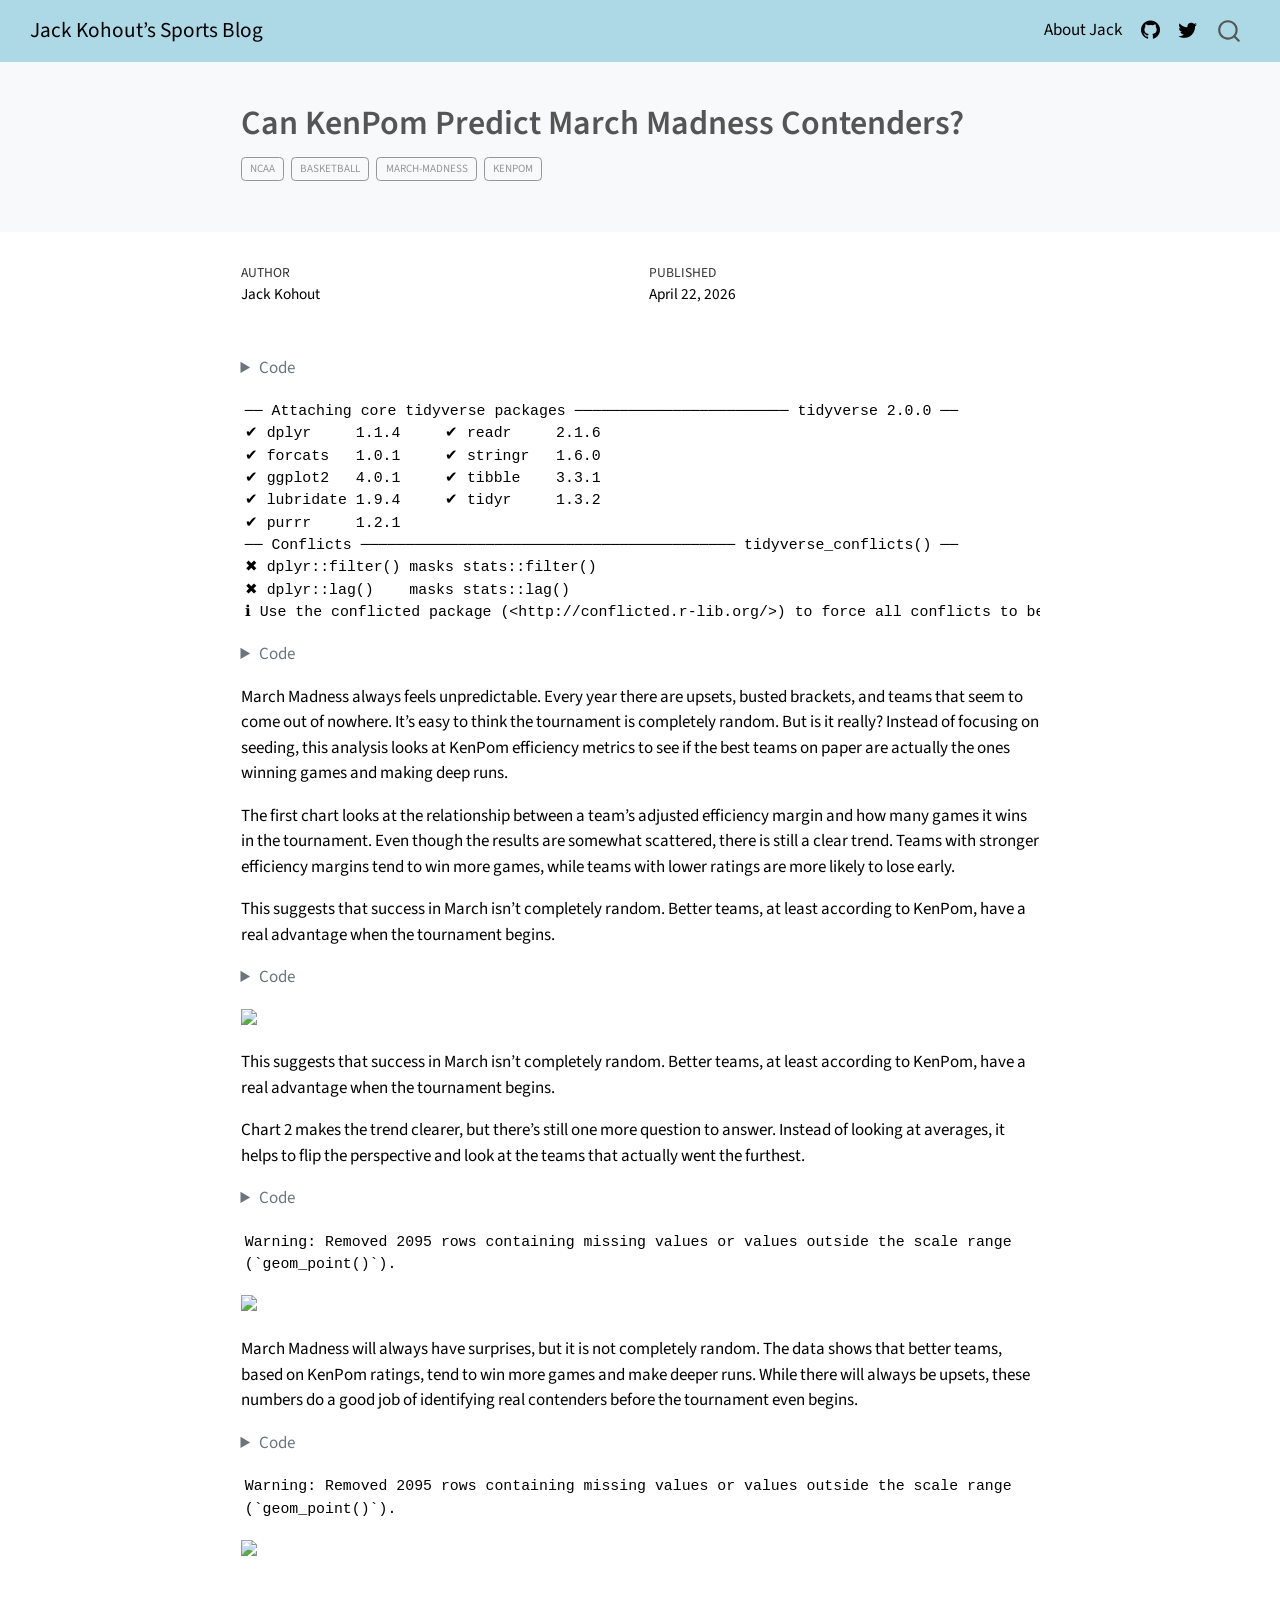
==== posts/NCAA-Basketball-March-Madness-Kenpom/index.html @ f027dcf2 "Pus" ====
<!DOCTYPE html>
<html xmlns="http://www.w3.org/1999/xhtml" lang="en" xml:lang="en"><head>

<meta charset="utf-8">
<meta name="generator" content="quarto-1.9.36">

<meta name="viewport" content="width=device-width, initial-scale=1.0, user-scalable=yes">

<meta name="author" content="Jack Kohout">
<meta name="dcterms.date" content="2026-04-22">

<title>Can KenPom Predict March Madness Contenders? – Jack Kohout’s Sports Blog</title>
<style>
/* Default styles provided by pandoc.
** See https://pandoc.org/MANUAL.html#variables-for-html for config info.
*/
code{white-space: pre-wrap;}
span.smallcaps{font-variant: small-caps;}
div.columns{display: flex; gap: min(4vw, 1.5em);}
div.column{flex: auto; overflow-x: auto;}
div.hanging-indent{margin-left: 1.5em; text-indent: -1.5em;}
ul.task-list{list-style: none;}
ul.task-list li input[type="checkbox"] {
  width: 0.8em;
  margin: 0 0.8em 0.2em -1em; /* quarto-specific, see https://github.com/quarto-dev/quarto-cli/issues/4556 */ 
  vertical-align: middle;
}
/* CSS for syntax highlighting */
html { -webkit-text-size-adjust: 100%; }
pre > code.sourceCode { white-space: pre; position: relative; }
pre > code.sourceCode > span { display: inline-block; line-height: 1.25; }
pre > code.sourceCode > span:empty { height: 1.2em; }
.sourceCode { overflow: visible; }
code.sourceCode > span { color: inherit; text-decoration: inherit; }
div.sourceCode { margin: 1em 0; }
pre.sourceCode { margin: 0; }
@media screen {
div.sourceCode { overflow: auto; }
}
@media print {
pre > code.sourceCode { white-space: pre-wrap; }
pre > code.sourceCode > span { text-indent: -5em; padding-left: 5em; }
}
pre.numberSource code
  { counter-reset: source-line 0; }
pre.numberSource code > span
  { position: relative; left: -4em; counter-increment: source-line; }
pre.numberSource code > span > a:first-child::before
  { content: counter(source-line);
    position: relative; left: -1em; text-align: right; vertical-align: baseline;
    border: none; display: inline-block;
    -webkit-touch-callout: none; -webkit-user-select: none;
    -khtml-user-select: none; -moz-user-select: none;
    -ms-user-select: none; user-select: none;
    padding: 0 4px; width: 4em;
  }
pre.numberSource { margin-left: 3em;  padding-left: 4px; }
div.sourceCode
  {   }
@media screen {
pre > code.sourceCode > span > a:first-child::before { text-decoration: underline; }
}
</style>


<script src="../../site_libs/quarto-nav/quarto-nav.js"></script>
<script src="../../site_libs/quarto-nav/headroom.min.js"></script>
<script src="../../site_libs/clipboard/clipboard.min.js"></script>
<script src="../../site_libs/quarto-search/autocomplete.umd.js"></script>
<script src="../../site_libs/quarto-search/fuse.min.js"></script>
<script src="../../site_libs/quarto-search/quarto-search.js"></script>
<meta name="quarto:offset" content="../../">
<link href="../../logo.png" rel="icon" type="image/png">
<script src="../../site_libs/quarto-html/quarto.js" type="module"></script>
<script src="../../site_libs/quarto-html/tabsets/tabsets.js" type="module"></script>
<script src="../../site_libs/quarto-html/popper.min.js"></script>
<script src="../../site_libs/quarto-html/tippy.umd.min.js"></script>
<script src="../../site_libs/quarto-html/anchor.min.js"></script>
<link href="../../site_libs/quarto-html/tippy.css" rel="stylesheet">
<link href="../../site_libs/quarto-html/quarto-syntax-highlighting-845c23b38eaddc0f92fda52bfe77a8c8.css" rel="stylesheet" id="quarto-text-highlighting-styles">
<script src="../../site_libs/bootstrap/bootstrap.min.js"></script>
<link href="../../site_libs/bootstrap/bootstrap-icons.css" rel="stylesheet">
<link href="../../site_libs/bootstrap/bootstrap-158031087360bce0ff56dc785ce39e06.min.css" rel="stylesheet" append-hash="true" id="quarto-bootstrap" data-mode="light">
<script id="quarto-search-options" type="application/json">{
  "location": "navbar",
  "copy-button": false,
  "collapse-after": 3,
  "panel-placement": "end",
  "type": "overlay",
  "limit": 50,
  "keyboard-shortcut": [
    "f",
    "/",
    "s"
  ],
  "show-item-context": false,
  "language": {
    "search-no-results-text": "No results",
    "search-matching-documents-text": "matching documents",
    "search-copy-link-title": "Copy link to search",
    "search-hide-matches-text": "Hide additional matches",
    "search-more-match-text": "more match in this document",
    "search-more-matches-text": "more matches in this document",
    "search-clear-button-title": "Clear",
    "search-text-placeholder": "",
    "search-detached-cancel-button-title": "Cancel",
    "search-submit-button-title": "Submit",
    "search-label": "Search"
  }
}</script>


<link rel="stylesheet" href="../../styles.css">
</head>

<body class="nav-fixed fullcontent quarto-light">

<div id="quarto-search-results"></div>
  <header id="quarto-header" class="headroom fixed-top quarto-banner">
    <nav class="navbar navbar-expand-lg " data-bs-theme="dark">
      <div class="navbar-container container-fluid">
      <div class="navbar-brand-container mx-auto">
    <a class="navbar-brand" href="../../index.html">
    <span class="navbar-title">Jack Kohout’s Sports Blog</span>
    </a>
  </div>
            <div id="quarto-search" class="" title="Search"></div>
          <button class="navbar-toggler" type="button" data-bs-toggle="collapse" data-bs-target="#navbarCollapse" aria-controls="navbarCollapse" role="menu" aria-expanded="false" aria-label="Toggle navigation" onclick="if (window.quartoToggleHeadroom) { window.quartoToggleHeadroom(); }">
  <span class="navbar-toggler-icon"></span>
</button>
          <div class="collapse navbar-collapse" id="navbarCollapse">
            <ul class="navbar-nav navbar-nav-scroll ms-auto">
  <li class="nav-item">
    <a class="nav-link" href="../../about.html"> 
<span class="menu-text">About Jack</span></a>
  </li>  
  <li class="nav-item compact">
    <a class="nav-link" href="https://github.com/JackKohout"> <i class="bi bi-github" role="img">
</i> 
<span class="menu-text"></span></a>
  </li>  
  <li class="nav-item compact">
    <a class="nav-link" href="https://twitter.com/JackKohout"> <i class="bi bi-twitter" role="img">
</i> 
<span class="menu-text"></span></a>
  </li>  
</ul>
          </div> <!-- /navcollapse -->
            <div class="quarto-navbar-tools">
</div>
      </div> <!-- /container-fluid -->
    </nav>
</header>
<!-- content -->
<header id="title-block-header" class="quarto-title-block default page-columns page-full">
  <div class="quarto-title-banner page-columns page-full">
    <div class="quarto-title column-body">
      <h1 class="title">Can KenPom Predict March Madness Contenders?</h1>
                                <div class="quarto-categories">
                <div class="quarto-category">NCAA</div>
                <div class="quarto-category">Basketball</div>
                <div class="quarto-category">March-Madness</div>
                <div class="quarto-category">Kenpom</div>
              </div>
                  </div>
  </div>
    
  
  <div class="quarto-title-meta">

      <div>
      <div class="quarto-title-meta-heading">Author</div>
      <div class="quarto-title-meta-contents">
               <p>Jack Kohout </p>
            </div>
    </div>
      
      <div>
      <div class="quarto-title-meta-heading">Published</div>
      <div class="quarto-title-meta-contents">
        <p class="date">April 22, 2026</p>
      </div>
    </div>
    
      
    </div>
    
  
  </header><div id="quarto-content" class="quarto-container page-columns page-rows-contents page-layout-article page-navbar">
<!-- sidebar -->
<!-- margin-sidebar -->
    
<!-- main -->
<main class="content quarto-banner-title-block" id="quarto-document-content">





<div class="cell">
<details class="code-fold">
<summary>Code</summary>
<div class="code-copy-outer-scaffold"><div class="sourceCode cell-code" id="cb1"><pre class="sourceCode r code-with-copy"><code class="sourceCode r"><span id="cb1-1"><a href="#cb1-1" aria-hidden="true" tabindex="-1"></a><span class="fu">library</span>(tidyverse)</span></code></pre></div><button title="Copy to Clipboard" class="code-copy-button"><i class="bi"></i></button></div>
</details>
<div class="cell-output cell-output-stderr">
<pre><code>── Attaching core tidyverse packages ──────────────────────── tidyverse 2.0.0 ──
✔ dplyr     1.1.4     ✔ readr     2.1.6
✔ forcats   1.0.1     ✔ stringr   1.6.0
✔ ggplot2   4.0.1     ✔ tibble    3.3.1
✔ lubridate 1.9.4     ✔ tidyr     1.3.2
✔ purrr     1.2.1     
── Conflicts ────────────────────────────────────────── tidyverse_conflicts() ──
✖ dplyr::filter() masks stats::filter()
✖ dplyr::lag()    masks stats::lag()
ℹ Use the conflicted package (&lt;http://conflicted.r-lib.org/&gt;) to force all conflicts to become errors</code></pre>
</div>
<details class="code-fold">
<summary>Code</summary>
<div class="code-copy-outer-scaffold"><div class="sourceCode cell-code" id="cb3"><pre class="sourceCode r code-with-copy"><code class="sourceCode r"><span id="cb3-1"><a href="#cb3-1" aria-hidden="true" tabindex="-1"></a>MarchMadness2024 <span class="ot">&lt;-</span> <span class="fu">read.csv</span>(<span class="st">"data/final_march_madness_2024.csv"</span>)</span>
<span id="cb3-2"><a href="#cb3-2" aria-hidden="true" tabindex="-1"></a>MarchMadness2023 <span class="ot">&lt;-</span> <span class="fu">read.csv</span>(<span class="st">"data/final_march_madness_2023.csv"</span>)</span>
<span id="cb3-3"><a href="#cb3-3" aria-hidden="true" tabindex="-1"></a>MarchMadness2022 <span class="ot">&lt;-</span> <span class="fu">read.csv</span>(<span class="st">"data/final_march_madness_2022.csv"</span>)</span>
<span id="cb3-4"><a href="#cb3-4" aria-hidden="true" tabindex="-1"></a>MarchMadness2021 <span class="ot">&lt;-</span> <span class="fu">read.csv</span>(<span class="st">"data/final_march_madness_2021.csv"</span>)</span>
<span id="cb3-5"><a href="#cb3-5" aria-hidden="true" tabindex="-1"></a></span>
<span id="cb3-6"><a href="#cb3-6" aria-hidden="true" tabindex="-1"></a>Final_data <span class="ot">&lt;-</span> <span class="fu">bind_rows</span>(</span>
<span id="cb3-7"><a href="#cb3-7" aria-hidden="true" tabindex="-1"></a>  MarchMadness2024,</span>
<span id="cb3-8"><a href="#cb3-8" aria-hidden="true" tabindex="-1"></a>  MarchMadness2023,</span>
<span id="cb3-9"><a href="#cb3-9" aria-hidden="true" tabindex="-1"></a>  MarchMadness2022,</span>
<span id="cb3-10"><a href="#cb3-10" aria-hidden="true" tabindex="-1"></a>  MarchMadness2021</span>
<span id="cb3-11"><a href="#cb3-11" aria-hidden="true" tabindex="-1"></a>)</span></code></pre></div><button title="Copy to Clipboard" class="code-copy-button"><i class="bi"></i></button></div>
</details>
</div>
<p>March Madness always feels unpredictable. Every year there are upsets, busted brackets, and teams that seem to come out of nowhere. It’s easy to think the tournament is completely random. But is it really? Instead of focusing on seeding, this analysis looks at KenPom efficiency metrics to see if the best teams on paper are actually the ones winning games and making deep runs.</p>
<p>The first chart looks at the relationship between a team’s adjusted efficiency margin and how many games it wins in the tournament. Even though the results are somewhat scattered, there is still a clear trend. Teams with stronger efficiency margins tend to win more games, while teams with lower ratings are more likely to lose early.</p>
<p>This suggests that success in March isn’t completely random. Better teams, at least according to KenPom, have a real advantage when the tournament begins.</p>
<div class="cell">
<details class="code-fold">
<summary>Code</summary>
<div class="code-copy-outer-scaffold"><div class="sourceCode cell-code" id="cb4"><pre class="sourceCode r code-with-copy"><code class="sourceCode r"><span id="cb4-1"><a href="#cb4-1" aria-hidden="true" tabindex="-1"></a>eff_groups <span class="ot">&lt;-</span> Final_data <span class="sc">|&gt;</span></span>
<span id="cb4-2"><a href="#cb4-2" aria-hidden="true" tabindex="-1"></a>  <span class="fu">filter</span>(<span class="sc">!</span><span class="fu">is.na</span>(adjem), <span class="sc">!</span><span class="fu">is.na</span>(tournament_wins)) <span class="sc">|&gt;</span></span>
<span id="cb4-3"><a href="#cb4-3" aria-hidden="true" tabindex="-1"></a>  <span class="fu">mutate</span>(<span class="at">group =</span> <span class="st">"Teams w/ a ADJEM of 24 or Lower"</span>) <span class="sc">|&gt;</span></span>
<span id="cb4-4"><a href="#cb4-4" aria-hidden="true" tabindex="-1"></a>  <span class="fu">mutate</span>(<span class="at">group =</span> <span class="fu">replace</span>(group, adjem <span class="sc">&gt;=</span> <span class="dv">25</span>, <span class="st">"Team's w/ a ADJEM of 25 or Higher"</span>))</span>
<span id="cb4-5"><a href="#cb4-5" aria-hidden="true" tabindex="-1"></a></span>
<span id="cb4-6"><a href="#cb4-6" aria-hidden="true" tabindex="-1"></a>eff_summary <span class="ot">&lt;-</span> eff_groups <span class="sc">|&gt;</span></span>
<span id="cb4-7"><a href="#cb4-7" aria-hidden="true" tabindex="-1"></a>  <span class="fu">group_by</span>(group) <span class="sc">|&gt;</span></span>
<span id="cb4-8"><a href="#cb4-8" aria-hidden="true" tabindex="-1"></a>  <span class="fu">summarize</span>(<span class="at">avg_wins =</span> <span class="fu">mean</span>(tournament_wins))</span>
<span id="cb4-9"><a href="#cb4-9" aria-hidden="true" tabindex="-1"></a></span>
<span id="cb4-10"><a href="#cb4-10" aria-hidden="true" tabindex="-1"></a>eff_summary <span class="sc">|&gt;</span></span>
<span id="cb4-11"><a href="#cb4-11" aria-hidden="true" tabindex="-1"></a>  <span class="fu">ggplot</span>(<span class="fu">aes</span>(<span class="at">x =</span> group, <span class="at">y =</span> avg_wins)) <span class="sc">+</span></span>
<span id="cb4-12"><a href="#cb4-12" aria-hidden="true" tabindex="-1"></a>  <span class="fu">geom_col</span>(<span class="at">fill =</span> <span class="st">"steelblue"</span>) <span class="sc">+</span></span>
<span id="cb4-13"><a href="#cb4-13" aria-hidden="true" tabindex="-1"></a>  <span class="fu">labs</span>(</span>
<span id="cb4-14"><a href="#cb4-14" aria-hidden="true" tabindex="-1"></a>    <span class="at">title =</span> <span class="st">"Better teams win more games in March"</span>,</span>
<span id="cb4-15"><a href="#cb4-15" aria-hidden="true" tabindex="-1"></a>    <span class="at">subtitle =</span> <span class="st">"Teams with stronger KenPom ratings consistently win more tournament games"</span>,</span>
<span id="cb4-16"><a href="#cb4-16" aria-hidden="true" tabindex="-1"></a>    <span class="at">x =</span> <span class="st">"Team ADJEM"</span>,</span>
<span id="cb4-17"><a href="#cb4-17" aria-hidden="true" tabindex="-1"></a>    <span class="at">y =</span> <span class="st">"Average tournament wins"</span>,</span>
<span id="cb4-18"><a href="#cb4-18" aria-hidden="true" tabindex="-1"></a>    <span class="at">caption =</span> <span class="st">"By Jack Kohout | Source: KenPom and NCAA Tournament data, 2021-2024"</span></span>
<span id="cb4-19"><a href="#cb4-19" aria-hidden="true" tabindex="-1"></a>  ) <span class="sc">+</span></span>
<span id="cb4-20"><a href="#cb4-20" aria-hidden="true" tabindex="-1"></a>   <span class="fu">theme_minimal</span>() <span class="sc">+</span></span>
<span id="cb4-21"><a href="#cb4-21" aria-hidden="true" tabindex="-1"></a>  <span class="fu">theme</span>(</span>
<span id="cb4-22"><a href="#cb4-22" aria-hidden="true" tabindex="-1"></a>    <span class="at">plot.title.position =</span> <span class="st">"plot"</span>,</span>
<span id="cb4-23"><a href="#cb4-23" aria-hidden="true" tabindex="-1"></a>    <span class="at">plot.title =</span> <span class="fu">element_text</span>(<span class="at">size =</span> <span class="dv">16</span>, <span class="at">face =</span> <span class="st">"bold"</span>),</span>
<span id="cb4-24"><a href="#cb4-24" aria-hidden="true" tabindex="-1"></a>    <span class="at">plot.caption =</span> <span class="fu">element_text</span>(<span class="at">size =</span> <span class="dv">8</span>, <span class="at">face =</span> <span class="st">"bold"</span>),</span>
<span id="cb4-25"><a href="#cb4-25" aria-hidden="true" tabindex="-1"></a>    <span class="at">plot.subtitle =</span> <span class="fu">element_text</span>(<span class="at">size =</span> <span class="dv">10</span>),</span>
<span id="cb4-26"><a href="#cb4-26" aria-hidden="true" tabindex="-1"></a>    <span class="at">axis.title =</span> <span class="fu">element_text</span>(<span class="at">size =</span> <span class="dv">9</span>),</span>
<span id="cb4-27"><a href="#cb4-27" aria-hidden="true" tabindex="-1"></a>    <span class="at">axis.text =</span> <span class="fu">element_text</span>(<span class="at">size =</span> <span class="dv">9</span>),</span>
<span id="cb4-28"><a href="#cb4-28" aria-hidden="true" tabindex="-1"></a>    <span class="at">panel.grid.minor =</span> <span class="fu">element_blank</span>()</span>
<span id="cb4-29"><a href="#cb4-29" aria-hidden="true" tabindex="-1"></a>  )</span></code></pre></div><button title="Copy to Clipboard" class="code-copy-button"><i class="bi"></i></button></div>
</details>
<div class="cell-output-display">
<div>
<figure class="figure">
<p><img src="index_files/figure-html/unnamed-chunk-2-1.png" class="img-fluid figure-img" width="672"></p>
</figure>
</div>
</div>
</div>
<p>This suggests that success in March isn’t completely random. Better teams, at least according to KenPom, have a real advantage when the tournament begins.</p>
<p>Chart 2 makes the trend clearer, but there’s still one more question to answer. Instead of looking at averages, it helps to flip the perspective and look at the teams that actually went the furthest.</p>
<div class="cell">
<details class="code-fold">
<summary>Code</summary>
<div class="code-copy-outer-scaffold"><div class="sourceCode cell-code" id="cb5"><pre class="sourceCode r code-with-copy"><code class="sourceCode r"><span id="cb5-1"><a href="#cb5-1" aria-hidden="true" tabindex="-1"></a>champions <span class="ot">&lt;-</span> Final_data <span class="sc">|&gt;</span></span>
<span id="cb5-2"><a href="#cb5-2" aria-hidden="true" tabindex="-1"></a>  <span class="fu">filter</span>(</span>
<span id="cb5-3"><a href="#cb5-3" aria-hidden="true" tabindex="-1"></a>    Team <span class="sc">==</span> <span class="st">"Baylor"</span> <span class="sc">|</span></span>
<span id="cb5-4"><a href="#cb5-4" aria-hidden="true" tabindex="-1"></a>    Team <span class="sc">==</span> <span class="st">"Kansas"</span> <span class="sc">|</span></span>
<span id="cb5-5"><a href="#cb5-5" aria-hidden="true" tabindex="-1"></a>    Team <span class="sc">==</span> <span class="st">"Connecticut"</span></span>
<span id="cb5-6"><a href="#cb5-6" aria-hidden="true" tabindex="-1"></a>  )</span>
<span id="cb5-7"><a href="#cb5-7" aria-hidden="true" tabindex="-1"></a></span>
<span id="cb5-8"><a href="#cb5-8" aria-hidden="true" tabindex="-1"></a>Final_data <span class="sc">|&gt;</span></span>
<span id="cb5-9"><a href="#cb5-9" aria-hidden="true" tabindex="-1"></a>  <span class="fu">ggplot</span>(<span class="fu">aes</span>(<span class="at">x =</span> RankAdjOE, <span class="at">y =</span> RankAdjDE)) <span class="sc">+</span></span>
<span id="cb5-10"><a href="#cb5-10" aria-hidden="true" tabindex="-1"></a>  <span class="fu">geom_point</span>(<span class="at">alpha =</span> .<span class="dv">4</span>, <span class="at">size =</span> <span class="dv">2</span>) <span class="sc">+</span></span>
<span id="cb5-11"><a href="#cb5-11" aria-hidden="true" tabindex="-1"></a>  <span class="fu">geom_point</span>(<span class="at">data =</span> champions, <span class="at">color =</span> <span class="st">"red"</span>, <span class="at">size =</span> <span class="dv">3</span>) <span class="sc">+</span></span>
<span id="cb5-12"><a href="#cb5-12" aria-hidden="true" tabindex="-1"></a>  <span class="fu">geom_text</span>(</span>
<span id="cb5-13"><a href="#cb5-13" aria-hidden="true" tabindex="-1"></a>    <span class="at">data =</span> champions,</span>
<span id="cb5-14"><a href="#cb5-14" aria-hidden="true" tabindex="-1"></a>    <span class="fu">aes</span>(<span class="at">label =</span> Team),</span>
<span id="cb5-15"><a href="#cb5-15" aria-hidden="true" tabindex="-1"></a>    <span class="at">size =</span> <span class="fl">3.5</span>,</span>
<span id="cb5-16"><a href="#cb5-16" aria-hidden="true" tabindex="-1"></a>    <span class="at">fontface =</span> <span class="st">"bold"</span>,</span>
<span id="cb5-17"><a href="#cb5-17" aria-hidden="true" tabindex="-1"></a>    <span class="at">hjust =</span> <span class="fl">1.2</span></span>
<span id="cb5-18"><a href="#cb5-18" aria-hidden="true" tabindex="-1"></a>  ) <span class="sc">+</span></span>
<span id="cb5-19"><a href="#cb5-19" aria-hidden="true" tabindex="-1"></a>  <span class="fu">scale_x_reverse</span>() <span class="sc">+</span></span>
<span id="cb5-20"><a href="#cb5-20" aria-hidden="true" tabindex="-1"></a>  <span class="fu">scale_y_reverse</span>() <span class="sc">+</span></span>
<span id="cb5-21"><a href="#cb5-21" aria-hidden="true" tabindex="-1"></a>  <span class="fu">labs</span>(</span>
<span id="cb5-22"><a href="#cb5-22" aria-hidden="true" tabindex="-1"></a>    <span class="at">title =</span> <span class="st">"Championship teams are elite on both ends of the court"</span>,</span>
<span id="cb5-23"><a href="#cb5-23" aria-hidden="true" tabindex="-1"></a>    <span class="at">subtitle =</span> <span class="st">"Recent champions rank near the top in both offense and defense"</span>,</span>
<span id="cb5-24"><a href="#cb5-24" aria-hidden="true" tabindex="-1"></a>    <span class="at">x =</span> <span class="st">"Adjusted offensive rank (lower is better)"</span>,</span>
<span id="cb5-25"><a href="#cb5-25" aria-hidden="true" tabindex="-1"></a>    <span class="at">y =</span> <span class="st">"Adjusted defensive rank (lower is better)"</span>,</span>
<span id="cb5-26"><a href="#cb5-26" aria-hidden="true" tabindex="-1"></a>    <span class="at">caption =</span> <span class="st">"By Jack Kohout | Source: KenPom and NCAA Tournament data, 2021-2024"</span></span>
<span id="cb5-27"><a href="#cb5-27" aria-hidden="true" tabindex="-1"></a>  ) <span class="sc">+</span></span>
<span id="cb5-28"><a href="#cb5-28" aria-hidden="true" tabindex="-1"></a>  <span class="fu">theme_minimal</span>() <span class="sc">+</span></span>
<span id="cb5-29"><a href="#cb5-29" aria-hidden="true" tabindex="-1"></a>  <span class="fu">theme</span>(</span>
<span id="cb5-30"><a href="#cb5-30" aria-hidden="true" tabindex="-1"></a>    <span class="at">plot.title.position =</span> <span class="st">"plot"</span>,</span>
<span id="cb5-31"><a href="#cb5-31" aria-hidden="true" tabindex="-1"></a>    <span class="at">plot.title =</span> <span class="fu">element_text</span>(<span class="at">size =</span> <span class="dv">16</span>, <span class="at">face =</span> <span class="st">"bold"</span>),</span>
<span id="cb5-32"><a href="#cb5-32" aria-hidden="true" tabindex="-1"></a>    <span class="at">plot.subtitle =</span> <span class="fu">element_text</span>(<span class="at">size =</span> <span class="dv">10</span>),</span>
<span id="cb5-33"><a href="#cb5-33" aria-hidden="true" tabindex="-1"></a>    <span class="at">axis.title =</span> <span class="fu">element_text</span>(<span class="at">size =</span> <span class="dv">9</span>),</span>
<span id="cb5-34"><a href="#cb5-34" aria-hidden="true" tabindex="-1"></a>    <span class="at">axis.text =</span> <span class="fu">element_text</span>(<span class="at">size =</span> <span class="dv">8</span>),</span>
<span id="cb5-35"><a href="#cb5-35" aria-hidden="true" tabindex="-1"></a>    <span class="at">plot.caption =</span> <span class="fu">element_text</span>(<span class="at">size =</span> <span class="dv">6</span>),</span>
<span id="cb5-36"><a href="#cb5-36" aria-hidden="true" tabindex="-1"></a>    <span class="at">panel.grid.minor =</span> <span class="fu">element_blank</span>()</span>
<span id="cb5-37"><a href="#cb5-37" aria-hidden="true" tabindex="-1"></a>  )</span></code></pre></div><button title="Copy to Clipboard" class="code-copy-button"><i class="bi"></i></button></div>
</details>
<div class="cell-output cell-output-stderr">
<pre><code>Warning: Removed 2095 rows containing missing values or values outside the scale range
(`geom_point()`).</code></pre>
</div>
<div class="cell-output-display">
<div>
<figure class="figure">
<p><img src="index_files/figure-html/unnamed-chunk-3-1.png" class="img-fluid figure-img" width="672"></p>
</figure>
</div>
</div>
</div>
<p>March Madness will always have surprises, but it is not completely random. The data shows that better teams, based on KenPom ratings, tend to win more games and make deeper runs. While there will always be upsets, these numbers do a good job of identifying real contenders before the tournament even begins.</p>
<div class="cell">
<details class="code-fold">
<summary>Code</summary>
<div class="code-copy-outer-scaffold"><div class="sourceCode cell-code" id="cb7"><pre class="sourceCode r code-with-copy"><code class="sourceCode r"><span id="cb7-1"><a href="#cb7-1" aria-hidden="true" tabindex="-1"></a>champions <span class="ot">&lt;-</span> Final_data <span class="sc">|&gt;</span></span>
<span id="cb7-2"><a href="#cb7-2" aria-hidden="true" tabindex="-1"></a>  <span class="fu">filter</span>(</span>
<span id="cb7-3"><a href="#cb7-3" aria-hidden="true" tabindex="-1"></a>    Team <span class="sc">==</span> <span class="st">"Baylor"</span> <span class="sc">|</span></span>
<span id="cb7-4"><a href="#cb7-4" aria-hidden="true" tabindex="-1"></a>    Team <span class="sc">==</span> <span class="st">"Kansas"</span> <span class="sc">|</span></span>
<span id="cb7-5"><a href="#cb7-5" aria-hidden="true" tabindex="-1"></a>    Team <span class="sc">==</span> <span class="st">"Connecticut"</span></span>
<span id="cb7-6"><a href="#cb7-6" aria-hidden="true" tabindex="-1"></a>  )</span>
<span id="cb7-7"><a href="#cb7-7" aria-hidden="true" tabindex="-1"></a></span>
<span id="cb7-8"><a href="#cb7-8" aria-hidden="true" tabindex="-1"></a>Final_data <span class="sc">|&gt;</span></span>
<span id="cb7-9"><a href="#cb7-9" aria-hidden="true" tabindex="-1"></a>  <span class="fu">ggplot</span>(<span class="fu">aes</span>(<span class="at">x =</span> RankAdjOE, <span class="at">y =</span> RankAdjDE)) <span class="sc">+</span></span>
<span id="cb7-10"><a href="#cb7-10" aria-hidden="true" tabindex="-1"></a>  <span class="fu">geom_point</span>(<span class="at">alpha =</span> .<span class="dv">4</span>, <span class="at">size =</span> <span class="dv">2</span>) <span class="sc">+</span></span>
<span id="cb7-11"><a href="#cb7-11" aria-hidden="true" tabindex="-1"></a>  <span class="fu">geom_point</span>(<span class="at">data =</span> champions, <span class="at">color =</span> <span class="st">"red"</span>, <span class="at">size =</span> <span class="dv">3</span>) <span class="sc">+</span></span>
<span id="cb7-12"><a href="#cb7-12" aria-hidden="true" tabindex="-1"></a>  <span class="fu">geom_text</span>(</span>
<span id="cb7-13"><a href="#cb7-13" aria-hidden="true" tabindex="-1"></a>    <span class="at">data =</span> champions,</span>
<span id="cb7-14"><a href="#cb7-14" aria-hidden="true" tabindex="-1"></a>    <span class="fu">aes</span>(<span class="at">label =</span> Team),</span>
<span id="cb7-15"><a href="#cb7-15" aria-hidden="true" tabindex="-1"></a>    <span class="at">size =</span> <span class="fl">3.5</span>,</span>
<span id="cb7-16"><a href="#cb7-16" aria-hidden="true" tabindex="-1"></a>    <span class="at">fontface =</span> <span class="st">"bold"</span>,</span>
<span id="cb7-17"><a href="#cb7-17" aria-hidden="true" tabindex="-1"></a>    <span class="at">hjust =</span> <span class="fl">1.2</span></span>
<span id="cb7-18"><a href="#cb7-18" aria-hidden="true" tabindex="-1"></a>  ) <span class="sc">+</span></span>
<span id="cb7-19"><a href="#cb7-19" aria-hidden="true" tabindex="-1"></a>  <span class="fu">scale_x_reverse</span>() <span class="sc">+</span></span>
<span id="cb7-20"><a href="#cb7-20" aria-hidden="true" tabindex="-1"></a>  <span class="fu">scale_y_reverse</span>() <span class="sc">+</span></span>
<span id="cb7-21"><a href="#cb7-21" aria-hidden="true" tabindex="-1"></a>  <span class="fu">labs</span>(</span>
<span id="cb7-22"><a href="#cb7-22" aria-hidden="true" tabindex="-1"></a>    <span class="at">title =</span> <span class="st">"Championship teams are elite on both ends of the court"</span>,</span>
<span id="cb7-23"><a href="#cb7-23" aria-hidden="true" tabindex="-1"></a>    <span class="at">subtitle =</span> <span class="st">"Recent champions rank near the top in both offense and defense"</span>,</span>
<span id="cb7-24"><a href="#cb7-24" aria-hidden="true" tabindex="-1"></a>    <span class="at">x =</span> <span class="st">"Adjusted offensive rank (lower is better)"</span>,</span>
<span id="cb7-25"><a href="#cb7-25" aria-hidden="true" tabindex="-1"></a>    <span class="at">y =</span> <span class="st">"Adjusted defensive rank (lower is better)"</span>,</span>
<span id="cb7-26"><a href="#cb7-26" aria-hidden="true" tabindex="-1"></a>    <span class="at">caption =</span> <span class="st">"By Jack Kohout | Source: KenPom and NCAA Tournament data, 2021-2024"</span></span>
<span id="cb7-27"><a href="#cb7-27" aria-hidden="true" tabindex="-1"></a>  ) <span class="sc">+</span></span>
<span id="cb7-28"><a href="#cb7-28" aria-hidden="true" tabindex="-1"></a>  <span class="fu">theme_minimal</span>() <span class="sc">+</span></span>
<span id="cb7-29"><a href="#cb7-29" aria-hidden="true" tabindex="-1"></a>  <span class="fu">theme</span>(</span>
<span id="cb7-30"><a href="#cb7-30" aria-hidden="true" tabindex="-1"></a>    <span class="at">plot.title.position =</span> <span class="st">"plot"</span>,</span>
<span id="cb7-31"><a href="#cb7-31" aria-hidden="true" tabindex="-1"></a>    <span class="at">plot.title =</span> <span class="fu">element_text</span>(<span class="at">size =</span> <span class="dv">16</span>, <span class="at">face =</span> <span class="st">"bold"</span>),</span>
<span id="cb7-32"><a href="#cb7-32" aria-hidden="true" tabindex="-1"></a>    <span class="at">plot.subtitle =</span> <span class="fu">element_text</span>(<span class="at">size =</span> <span class="dv">10</span>),</span>
<span id="cb7-33"><a href="#cb7-33" aria-hidden="true" tabindex="-1"></a>    <span class="at">axis.title =</span> <span class="fu">element_text</span>(<span class="at">size =</span> <span class="dv">9</span>),</span>
<span id="cb7-34"><a href="#cb7-34" aria-hidden="true" tabindex="-1"></a>    <span class="at">axis.text =</span> <span class="fu">element_text</span>(<span class="at">size =</span> <span class="dv">8</span>),</span>
<span id="cb7-35"><a href="#cb7-35" aria-hidden="true" tabindex="-1"></a>    <span class="at">plot.caption =</span> <span class="fu">element_text</span>(<span class="at">size =</span> <span class="dv">6</span>),</span>
<span id="cb7-36"><a href="#cb7-36" aria-hidden="true" tabindex="-1"></a>    <span class="at">panel.grid.minor =</span> <span class="fu">element_blank</span>()</span>
<span id="cb7-37"><a href="#cb7-37" aria-hidden="true" tabindex="-1"></a>  )</span></code></pre></div><button title="Copy to Clipboard" class="code-copy-button"><i class="bi"></i></button></div>
</details>
<div class="cell-output cell-output-stderr">
<pre><code>Warning: Removed 2095 rows containing missing values or values outside the scale range
(`geom_point()`).</code></pre>
</div>
<div class="cell-output-display">
<div>
<figure class="figure">
<p><img src="index_files/figure-html/unnamed-chunk-4-1.png" class="img-fluid figure-img" width="672"></p>
</figure>
</div>
</div>
</div>



</main> <!-- /main -->
<script id="quarto-html-after-body" type="application/javascript">
  window.document.addEventListener("DOMContentLoaded", function (event) {
    const icon = "";
    const anchorJS = new window.AnchorJS();
    anchorJS.options = {
      placement: 'right',
      icon: icon
    };
    anchorJS.add('.anchored');
    const isCodeAnnotation = (el) => {
      for (const clz of el.classList) {
        if (clz.startsWith('code-annotation-')) {                     
          return true;
        }
      }
      return false;
    }
    const onCopySuccess = function(e) {
      // button target
      const button = e.trigger;
      // don't keep focus
      button.blur();
      // flash "checked"
      button.classList.add('code-copy-button-checked');
      var currentTitle = button.getAttribute("title");
      button.setAttribute("title", "Copied!");
      let tooltip;
      if (window.bootstrap) {
        button.setAttribute("data-bs-toggle", "tooltip");
        button.setAttribute("data-bs-placement", "left");
        button.setAttribute("data-bs-title", "Copied!");
        tooltip = new bootstrap.Tooltip(button, 
          { trigger: "manual", 
            customClass: "code-copy-button-tooltip",
            offset: [0, -8]});
        tooltip.show();    
      }
      setTimeout(function() {
        if (tooltip) {
          tooltip.hide();
          button.removeAttribute("data-bs-title");
          button.removeAttribute("data-bs-toggle");
          button.removeAttribute("data-bs-placement");
        }
        button.setAttribute("title", currentTitle);
        button.classList.remove('code-copy-button-checked');
      }, 1000);
      // clear code selection
      e.clearSelection();
    }
    const getTextToCopy = function(trigger) {
      const outerScaffold = trigger.parentElement.cloneNode(true);
      const codeEl = outerScaffold.querySelector('code');
      for (const childEl of codeEl.children) {
        if (isCodeAnnotation(childEl)) {
          childEl.remove();
        }
      }
      return codeEl.innerText;
    }
    const clipboard = new window.ClipboardJS('.code-copy-button:not([data-in-quarto-modal])', {
      text: getTextToCopy
    });
    clipboard.on('success', onCopySuccess);
    if (window.document.getElementById('quarto-embedded-source-code-modal')) {
      const clipboardModal = new window.ClipboardJS('.code-copy-button[data-in-quarto-modal]', {
        text: getTextToCopy,
        container: window.document.getElementById('quarto-embedded-source-code-modal')
      });
      clipboardModal.on('success', onCopySuccess);
    }
      var localhostRegex = new RegExp(/^(?:http|https):\/\/localhost\:?[0-9]*\//);
      var mailtoRegex = new RegExp(/^mailto:/);
        var filterRegex = new RegExp('/' + window.location.host + '/');
      var isInternal = (href) => {
          return filterRegex.test(href) || localhostRegex.test(href) || mailtoRegex.test(href);
      }
      // Inspect non-navigation links and adorn them if external
     var links = window.document.querySelectorAll('a[href]:not(.nav-link):not(.navbar-brand):not(.toc-action):not(.sidebar-link):not(.sidebar-item-toggle):not(.pagination-link):not(.no-external):not([aria-hidden]):not(.dropdown-item):not(.quarto-navigation-tool):not(.about-link)');
      for (var i=0; i<links.length; i++) {
        const link = links[i];
        if (!isInternal(link.href)) {
          // undo the damage that might have been done by quarto-nav.js in the case of
          // links that we want to consider external
          if (link.dataset.originalHref !== undefined) {
            link.href = link.dataset.originalHref;
          }
        }
      }
    function tippyHover(el, contentFn, onTriggerFn, onUntriggerFn) {
      const config = {
        allowHTML: true,
        maxWidth: 500,
        delay: 100,
        arrow: false,
        appendTo: function(el) {
            return el.parentElement;
        },
        interactive: true,
        interactiveBorder: 10,
        theme: 'quarto',
        placement: 'bottom-start',
      };
      if (contentFn) {
        config.content = contentFn;
      }
      if (onTriggerFn) {
        config.onTrigger = onTriggerFn;
      }
      if (onUntriggerFn) {
        config.onUntrigger = onUntriggerFn;
      }
      window.tippy(el, config); 
    }
    const noterefs = window.document.querySelectorAll('a[role="doc-noteref"]');
    for (var i=0; i<noterefs.length; i++) {
      const ref = noterefs[i];
      tippyHover(ref, function() {
        // use id or data attribute instead here
        let href = ref.getAttribute('data-footnote-href') || ref.getAttribute('href');
        try { href = new URL(href).hash; } catch {}
        const id = href.replace(/^#\/?/, "");
        const note = window.document.getElementById(id);
        if (note) {
          return note.innerHTML;
        } else {
          return "";
        }
      });
    }
    const xrefs = window.document.querySelectorAll('a.quarto-xref');
    const processXRef = (id, note) => {
      // Strip column container classes
      const stripColumnClz = (el) => {
        el.classList.remove("page-full", "page-columns");
        if (el.children) {
          for (const child of el.children) {
            stripColumnClz(child);
          }
        }
      }
      stripColumnClz(note)
      if (id === null || id.startsWith('sec-')) {
        // Special case sections, only their first couple elements
        const container = document.createElement("div");
        if (note.children && note.children.length > 2) {
          container.appendChild(note.children[0].cloneNode(true));
          for (let i = 1; i < note.children.length; i++) {
            const child = note.children[i];
            if (child.tagName === "P" && child.innerText === "") {
              continue;
            } else {
              container.appendChild(child.cloneNode(true));
              break;
            }
          }
          if (window.Quarto?.typesetMath) {
            window.Quarto.typesetMath(container);
          }
          return container.innerHTML
        } else {
          if (window.Quarto?.typesetMath) {
            window.Quarto.typesetMath(note);
          }
          return note.innerHTML;
        }
      } else {
        // Remove any anchor links if they are present
        const anchorLink = note.querySelector('a.anchorjs-link');
        if (anchorLink) {
          anchorLink.remove();
        }
        if (window.Quarto?.typesetMath) {
          window.Quarto.typesetMath(note);
        }
        if (note.classList.contains("callout")) {
          return note.outerHTML;
        } else {
          return note.innerHTML;
        }
      }
    }
    for (var i=0; i<xrefs.length; i++) {
      const xref = xrefs[i];
      tippyHover(xref, undefined, function(instance) {
        instance.disable();
        let url = xref.getAttribute('href');
        let hash = undefined; 
        if (url.startsWith('#')) {
          hash = url;
        } else {
          try { hash = new URL(url).hash; } catch {}
        }
        if (hash) {
          const id = hash.replace(/^#\/?/, "");
          const note = window.document.getElementById(id);
          if (note !== null) {
            try {
              const html = processXRef(id, note.cloneNode(true));
              instance.setContent(html);
            } finally {
              instance.enable();
              instance.show();
            }
          } else {
            // See if we can fetch this
            fetch(url.split('#')[0])
            .then(res => res.text())
            .then(html => {
              const parser = new DOMParser();
              const htmlDoc = parser.parseFromString(html, "text/html");
              const note = htmlDoc.getElementById(id);
              if (note !== null) {
                const html = processXRef(id, note);
                instance.setContent(html);
              } 
            }).finally(() => {
              instance.enable();
              instance.show();
            });
          }
        } else {
          // See if we can fetch a full url (with no hash to target)
          // This is a special case and we should probably do some content thinning / targeting
          fetch(url)
          .then(res => res.text())
          .then(html => {
            const parser = new DOMParser();
            const htmlDoc = parser.parseFromString(html, "text/html");
            const note = htmlDoc.querySelector('main.content');
            if (note !== null) {
              // This should only happen for chapter cross references
              // (since there is no id in the URL)
              // remove the first header
              if (note.children.length > 0 && note.children[0].tagName === "HEADER") {
                note.children[0].remove();
              }
              const html = processXRef(null, note);
              instance.setContent(html);
            } 
          }).finally(() => {
            instance.enable();
            instance.show();
          });
        }
      }, function(instance) {
      });
    }
        let selectedAnnoteEl;
        const selectorForAnnotation = ( cell, annotation) => {
          let cellAttr = 'data-code-cell="' + cell + '"';
          let lineAttr = 'data-code-annotation="' +  annotation + '"';
          const selector = 'span[' + cellAttr + '][' + lineAttr + ']';
          return selector;
        }
        const selectCodeLines = (annoteEl) => {
          const doc = window.document;
          const targetCell = annoteEl.getAttribute("data-target-cell");
          const targetAnnotation = annoteEl.getAttribute("data-target-annotation");
          const annoteSpan = window.document.querySelector(selectorForAnnotation(targetCell, targetAnnotation));
          const lines = annoteSpan.getAttribute("data-code-lines").split(",");
          const lineIds = lines.map((line) => {
            return targetCell + "-" + line;
          })
          let top = null;
          let height = null;
          let parent = null;
          if (lineIds.length > 0) {
              //compute the position of the single el (top and bottom and make a div)
              const el = window.document.getElementById(lineIds[0]);
              top = el.offsetTop;
              height = el.offsetHeight;
              parent = el.parentElement.parentElement;
            if (lineIds.length > 1) {
              const lastEl = window.document.getElementById(lineIds[lineIds.length - 1]);
              const bottom = lastEl.offsetTop + lastEl.offsetHeight;
              height = bottom - top;
            }
            if (top !== null && height !== null && parent !== null) {
              // cook up a div (if necessary) and position it 
              let div = window.document.getElementById("code-annotation-line-highlight");
              if (div === null) {
                div = window.document.createElement("div");
                div.setAttribute("id", "code-annotation-line-highlight");
                div.style.position = 'absolute';
                parent.appendChild(div);
              }
              div.style.top = top - 2 + "px";
              div.style.height = height + 4 + "px";
              div.style.left = 0;
              let gutterDiv = window.document.getElementById("code-annotation-line-highlight-gutter");
              if (gutterDiv === null) {
                gutterDiv = window.document.createElement("div");
                gutterDiv.setAttribute("id", "code-annotation-line-highlight-gutter");
                gutterDiv.style.position = 'absolute';
                const codeCell = window.document.getElementById(targetCell);
                const gutter = codeCell.querySelector('.code-annotation-gutter');
                gutter.appendChild(gutterDiv);
              }
              gutterDiv.style.top = top - 2 + "px";
              gutterDiv.style.height = height + 4 + "px";
            }
            selectedAnnoteEl = annoteEl;
          }
        };
        const unselectCodeLines = () => {
          const elementsIds = ["code-annotation-line-highlight", "code-annotation-line-highlight-gutter"];
          elementsIds.forEach((elId) => {
            const div = window.document.getElementById(elId);
            if (div) {
              div.remove();
            }
          });
          selectedAnnoteEl = undefined;
        };
          // Handle positioning of the toggle
      window.addEventListener(
        "resize",
        throttle(() => {
          elRect = undefined;
          if (selectedAnnoteEl) {
            selectCodeLines(selectedAnnoteEl);
          }
        }, 10)
      );
      function throttle(fn, ms) {
      let throttle = false;
      let timer;
        return (...args) => {
          if(!throttle) { // first call gets through
              fn.apply(this, args);
              throttle = true;
          } else { // all the others get throttled
              if(timer) clearTimeout(timer); // cancel #2
              timer = setTimeout(() => {
                fn.apply(this, args);
                timer = throttle = false;
              }, ms);
          }
        };
      }
        // Attach click handler to the DT
        const annoteDls = window.document.querySelectorAll('dt[data-target-cell]');
        for (const annoteDlNode of annoteDls) {
          annoteDlNode.addEventListener('click', (event) => {
            const clickedEl = event.target;
            if (clickedEl !== selectedAnnoteEl) {
              unselectCodeLines();
              const activeEl = window.document.querySelector('dt[data-target-cell].code-annotation-active');
              if (activeEl) {
                activeEl.classList.remove('code-annotation-active');
              }
              selectCodeLines(clickedEl);
              clickedEl.classList.add('code-annotation-active');
            } else {
              // Unselect the line
              unselectCodeLines();
              clickedEl.classList.remove('code-annotation-active');
            }
          });
        }
    const findCites = (el) => {
      const parentEl = el.parentElement;
      if (parentEl) {
        const cites = parentEl.dataset.cites;
        if (cites) {
          return {
            el,
            cites: cites.split(' ')
          };
        } else {
          return findCites(el.parentElement)
        }
      } else {
        return undefined;
      }
    };
    var bibliorefs = window.document.querySelectorAll('a[role="doc-biblioref"]');
    for (var i=0; i<bibliorefs.length; i++) {
      const ref = bibliorefs[i];
      const citeInfo = findCites(ref);
      if (citeInfo) {
        tippyHover(citeInfo.el, function() {
          var popup = window.document.createElement('div');
          citeInfo.cites.forEach(function(cite) {
            var citeDiv = window.document.createElement('div');
            citeDiv.classList.add('hanging-indent');
            citeDiv.classList.add('csl-entry');
            var biblioDiv = window.document.getElementById('ref-' + cite);
            if (biblioDiv) {
              citeDiv.innerHTML = biblioDiv.innerHTML;
            }
            popup.appendChild(citeDiv);
          });
          return popup.innerHTML;
        });
      }
    }
  });
  </script>
</div> <!-- /content -->




</body></html>
---- site_libs/quarto-html/tippy.css ----
.tippy-box[data-animation=fade][data-state=hidden]{opacity:0}[data-tippy-root]{max-width:calc(100vw - 10px)}.tippy-box{position:relative;background-color:#333;color:#fff;border-radius:4px;font-size:14px;line-height:1.4;white-space:normal;outline:0;transition-property:transform,visibility,opacity}.tippy-box[data-placement^=top]>.tippy-arrow{bottom:0}.tippy-box[data-placement^=top]>.tippy-arrow:before{bottom:-7px;left:0;border-width:8px 8px 0;border-top-color:initial;transform-origin:center top}.tippy-box[data-placement^=bottom]>.tippy-arrow{top:0}.tippy-box[data-placement^=bottom]>.tippy-arrow:before{top:-7px;left:0;border-width:0 8px 8px;border-bottom-color:initial;transform-origin:center bottom}.tippy-box[data-placement^=left]>.tippy-arrow{right:0}.tippy-box[data-placement^=left]>.tippy-arrow:before{border-width:8px 0 8px 8px;border-left-color:initial;right:-7px;transform-origin:center left}.tippy-box[data-placement^=right]>.tippy-arrow{left:0}.tippy-box[data-placement^=right]>.tippy-arrow:before{left:-7px;border-width:8px 8px 8px 0;border-right-color:initial;transform-origin:center right}.tippy-box[data-inertia][data-state=visible]{transition-timing-function:cubic-bezier(.54,1.5,.38,1.11)}.tippy-arrow{width:16px;height:16px;color:#333}.tippy-arrow:before{content:"";position:absolute;border-color:transparent;border-style:solid}.tippy-content{position:relative;padding:5px 9px;z-index:1}
---- site_libs/quarto-html/quarto-syntax-highlighting-845c23b38eaddc0f92fda52bfe77a8c8.css ----
/* quarto syntax highlight colors */
:root {
  --quarto-hl-ot-color: #003B4F;
  --quarto-hl-at-color: #657422;
  --quarto-hl-ss-color: #20794D;
  --quarto-hl-an-color: #5E5E5E;
  --quarto-hl-fu-color: #4758AB;
  --quarto-hl-st-color: #20794D;
  --quarto-hl-cf-color: #003B4F;
  --quarto-hl-op-color: #5E5E5E;
  --quarto-hl-er-color: #AD0000;
  --quarto-hl-bn-color: #AD0000;
  --quarto-hl-al-color: #AD0000;
  --quarto-hl-va-color: #111111;
  --quarto-hl-bu-color: inherit;
  --quarto-hl-ex-color: inherit;
  --quarto-hl-pp-color: #AD0000;
  --quarto-hl-in-color: #5E5E5E;
  --quarto-hl-vs-color: #20794D;
  --quarto-hl-wa-color: #5E5E5E;
  --quarto-hl-do-color: #5E5E5E;
  --quarto-hl-im-color: #00769E;
  --quarto-hl-ch-color: #20794D;
  --quarto-hl-dt-color: #AD0000;
  --quarto-hl-fl-color: #AD0000;
  --quarto-hl-co-color: #5E5E5E;
  --quarto-hl-cv-color: #5E5E5E;
  --quarto-hl-cn-color: #8f5902;
  --quarto-hl-sc-color: #5E5E5E;
  --quarto-hl-dv-color: #AD0000;
  --quarto-hl-kw-color: #003B4F;
}

/* other quarto variables */
:root {
  --quarto-font-monospace: SFMono-Regular, Menlo, Monaco, Consolas, "Liberation Mono", "Courier New", monospace;
}

/* syntax highlight based on Pandoc's rules */
pre > code.sourceCode > span {
  color: #003B4F;
}

code.sourceCode > span {
  color: #003B4F;
}

div.sourceCode,
div.sourceCode pre.sourceCode {
  color: #003B4F;
}

/* Normal */
code span {
  color: #003B4F;
}

/* Alert */
code span.al {
  color: #AD0000;
  font-style: inherit;
}

/* Annotation */
code span.an {
  color: #5E5E5E;
  font-style: inherit;
}

/* Attribute */
code span.at {
  color: #657422;
  font-style: inherit;
}

/* BaseN */
code span.bn {
  color: #AD0000;
  font-style: inherit;
}

/* BuiltIn */
code span.bu {
  font-style: inherit;
}

/* ControlFlow */
code span.cf {
  color: #003B4F;
  font-weight: bold;
  font-style: inherit;
}

/* Char */
code span.ch {
  color: #20794D;
  font-style: inherit;
}

/* Constant */
code span.cn {
  color: #8f5902;
  font-style: inherit;
}

/* Comment */
code span.co {
  color: #5E5E5E;
  font-style: inherit;
}

/* CommentVar */
code span.cv {
  color: #5E5E5E;
  font-style: italic;
}

/* Documentation */
code span.do {
  color: #5E5E5E;
  font-style: italic;
}

/* DataType */
code span.dt {
  color: #AD0000;
  font-style: inherit;
}

/* DecVal */
code span.dv {
  color: #AD0000;
  font-style: inherit;
}

/* Error */
code span.er {
  color: #AD0000;
  font-style: inherit;
}

/* Extension */
code span.ex {
  font-style: inherit;
}

/* Float */
code span.fl {
  color: #AD0000;
  font-style: inherit;
}

/* Function */
code span.fu {
  color: #4758AB;
  font-style: inherit;
}

/* Import */
code span.im {
  color: #00769E;
  font-style: inherit;
}

/* Information */
code span.in {
  color: #5E5E5E;
  font-style: inherit;
}

/* Keyword */
code span.kw {
  color: #003B4F;
  font-weight: bold;
  font-style: inherit;
}

/* Operator */
code span.op {
  color: #5E5E5E;
  font-style: inherit;
}

/* Other */
code span.ot {
  color: #003B4F;
  font-style: inherit;
}

/* Preprocessor */
code span.pp {
  color: #AD0000;
  font-style: inherit;
}

/* SpecialChar */
code span.sc {
  color: #5E5E5E;
  font-style: inherit;
}

/* SpecialString */
code span.ss {
  color: #20794D;
  font-style: inherit;
}

/* String */
code span.st {
  color: #20794D;
  font-style: inherit;
}

/* Variable */
code span.va {
  color: #111111;
  font-style: inherit;
}

/* VerbatimString */
code span.vs {
  color: #20794D;
  font-style: inherit;
}

/* Warning */
code span.wa {
  color: #5E5E5E;
  font-style: italic;
}

.prevent-inlining {
  content: "</";
}

/*# sourceMappingURL=ac89f0bb514bba72461919f78549e31c.css.map */
---- styles.css ----
/* css styles */
body {
  background-color: white;
  color:Black;
}

h1, h2, h3, h4 {
  color: Black;
}

a {
  color: Gold;
}

.navbar {
  background-color: LightBlue; !important;
}

.navbar a {
  color: Black !important;
}
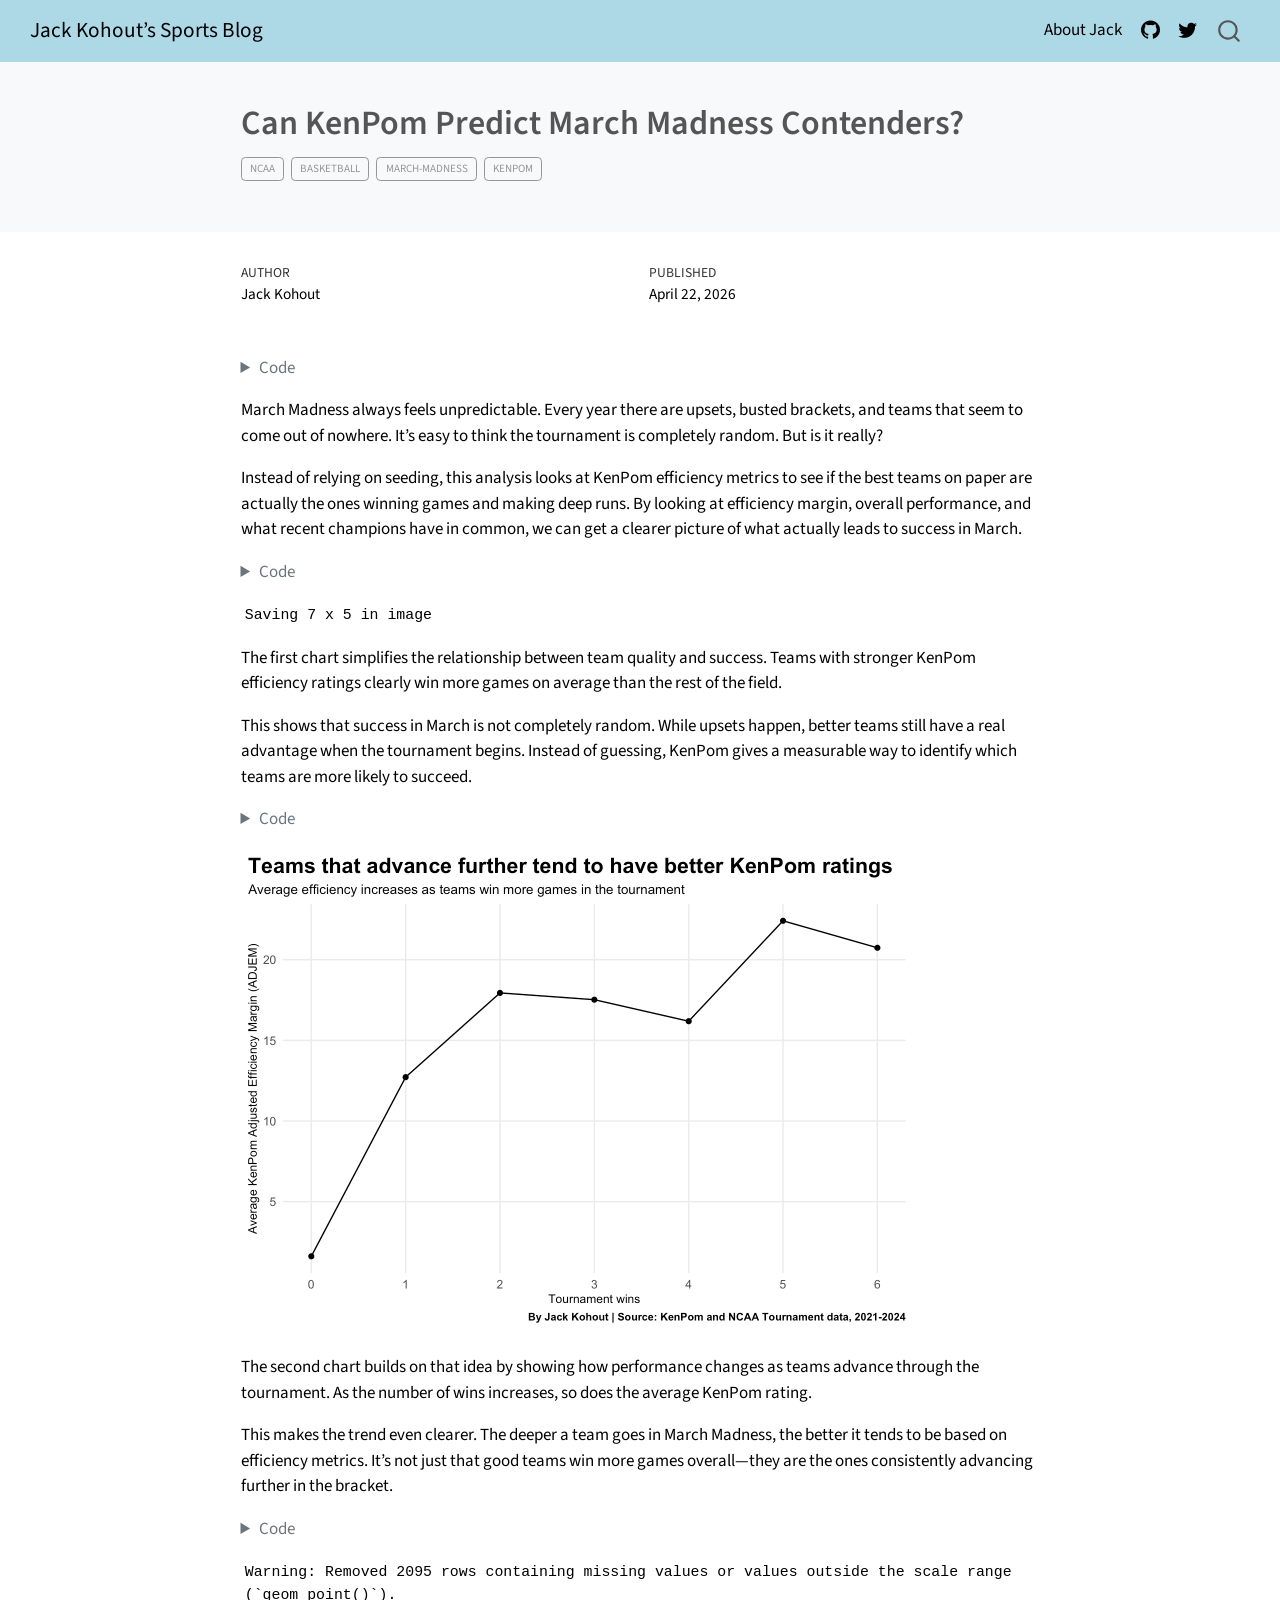
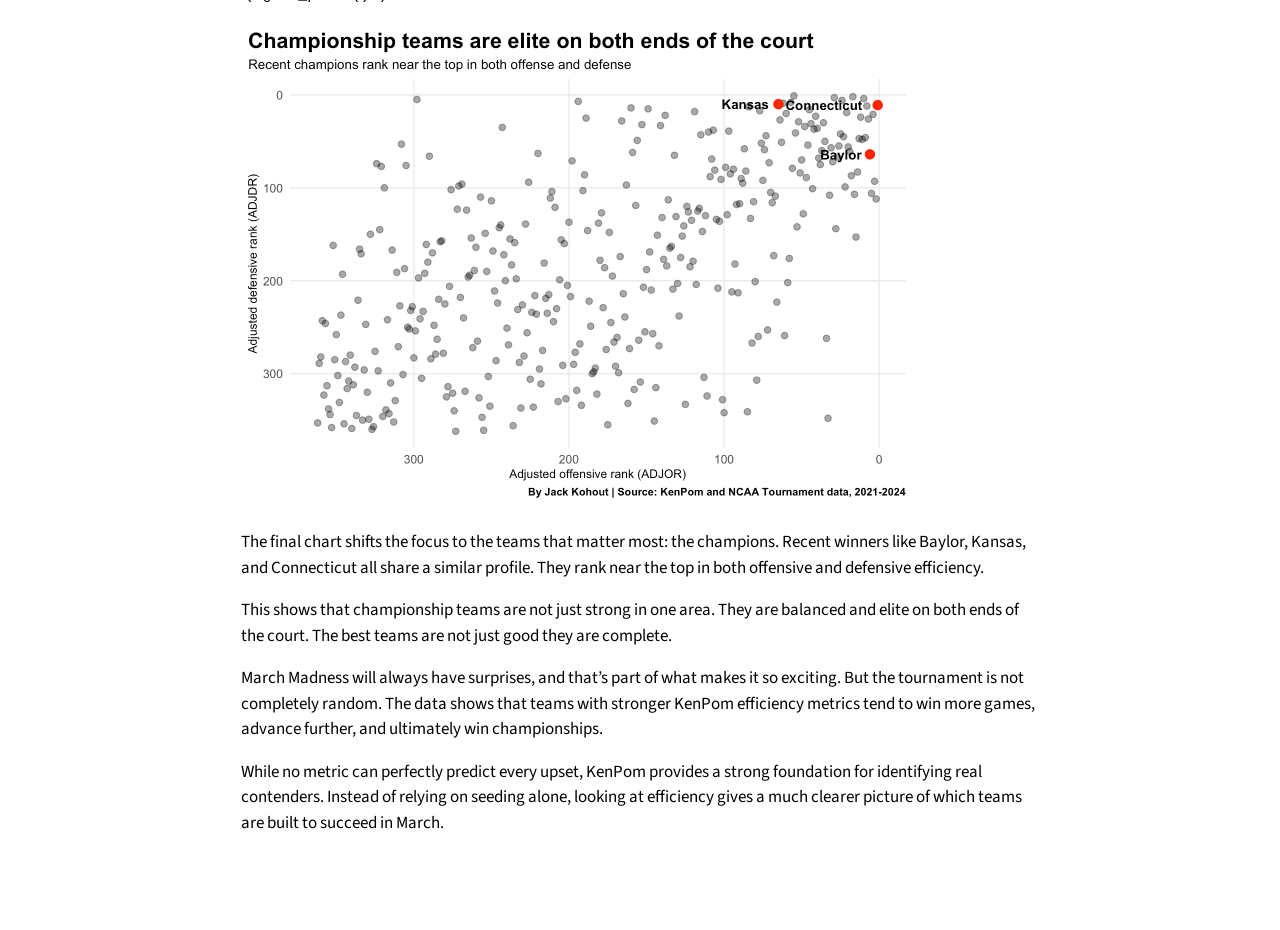
==== commit 5762d950: "BIG PUSH" ====
--- a/posts/NCAA-Basketball-March-Madness-Kenpom/index.html
+++ b/posts/NCAA-Basketball-March-Madness-Kenpom/index.html
@@ -200,81 +200,105 @@
 <div class="cell">
 <details class="code-fold">
 <summary>Code</summary>
-<div class="code-copy-outer-scaffold"><div class="sourceCode cell-code" id="cb1"><pre class="sourceCode r code-with-copy"><code class="sourceCode r"><span id="cb1-1"><a href="#cb1-1" aria-hidden="true" tabindex="-1"></a><span class="fu">library</span>(tidyverse)</span></code></pre></div><button title="Copy to Clipboard" class="code-copy-button"><i class="bi"></i></button></div>
+<div class="code-copy-outer-scaffold"><div class="sourceCode cell-code" id="cb1"><pre class="sourceCode r code-with-copy"><code class="sourceCode r"><span id="cb1-1"><a href="#cb1-1" aria-hidden="true" tabindex="-1"></a><span class="fu">library</span>(tidyverse)</span>
+<span id="cb1-2"><a href="#cb1-2" aria-hidden="true" tabindex="-1"></a></span>
+<span id="cb1-3"><a href="#cb1-3" aria-hidden="true" tabindex="-1"></a>MarchMadness2024 <span class="ot">&lt;-</span> <span class="fu">read.csv</span>(<span class="st">"data/final_march_madness_2024.csv"</span>)</span>
+<span id="cb1-4"><a href="#cb1-4" aria-hidden="true" tabindex="-1"></a>MarchMadness2023 <span class="ot">&lt;-</span> <span class="fu">read.csv</span>(<span class="st">"data/final_march_madness_2023.csv"</span>)</span>
+<span id="cb1-5"><a href="#cb1-5" aria-hidden="true" tabindex="-1"></a>MarchMadness2022 <span class="ot">&lt;-</span> <span class="fu">read.csv</span>(<span class="st">"data/final_march_madness_2022.csv"</span>)</span>
+<span id="cb1-6"><a href="#cb1-6" aria-hidden="true" tabindex="-1"></a>MarchMadness2021 <span class="ot">&lt;-</span> <span class="fu">read.csv</span>(<span class="st">"data/final_march_madness_2021.csv"</span>)</span>
+<span id="cb1-7"><a href="#cb1-7" aria-hidden="true" tabindex="-1"></a></span>
+<span id="cb1-8"><a href="#cb1-8" aria-hidden="true" tabindex="-1"></a>Final_data <span class="ot">&lt;-</span> <span class="fu">bind_rows</span>(</span>
+<span id="cb1-9"><a href="#cb1-9" aria-hidden="true" tabindex="-1"></a>  MarchMadness2024,</span>
+<span id="cb1-10"><a href="#cb1-10" aria-hidden="true" tabindex="-1"></a>  MarchMadness2023,</span>
+<span id="cb1-11"><a href="#cb1-11" aria-hidden="true" tabindex="-1"></a>  MarchMadness2022,</span>
+<span id="cb1-12"><a href="#cb1-12" aria-hidden="true" tabindex="-1"></a>  MarchMadness2021</span>
+<span id="cb1-13"><a href="#cb1-13" aria-hidden="true" tabindex="-1"></a>)</span></code></pre></div><button title="Copy to Clipboard" class="code-copy-button"><i class="bi"></i></button></div>
 </details>
-<div class="cell-output cell-output-stderr">
-<pre><code>── Attaching core tidyverse packages ──────────────────────── tidyverse 2.0.0 ──
-✔ dplyr     1.1.4     ✔ readr     2.1.6
-✔ forcats   1.0.1     ✔ stringr   1.6.0
-✔ ggplot2   4.0.1     ✔ tibble    3.3.1
-✔ lubridate 1.9.4     ✔ tidyr     1.3.2
-✔ purrr     1.2.1     
-── Conflicts ────────────────────────────────────────── tidyverse_conflicts() ──
-✖ dplyr::filter() masks stats::filter()
-✖ dplyr::lag()    masks stats::lag()
-ℹ Use the conflicted package (&lt;http://conflicted.r-lib.org/&gt;) to force all conflicts to become errors</code></pre>
-</div>
-<details class="code-fold">
-<summary>Code</summary>
-<div class="code-copy-outer-scaffold"><div class="sourceCode cell-code" id="cb3"><pre class="sourceCode r code-with-copy"><code class="sourceCode r"><span id="cb3-1"><a href="#cb3-1" aria-hidden="true" tabindex="-1"></a>MarchMadness2024 <span class="ot">&lt;-</span> <span class="fu">read.csv</span>(<span class="st">"data/final_march_madness_2024.csv"</span>)</span>
-<span id="cb3-2"><a href="#cb3-2" aria-hidden="true" tabindex="-1"></a>MarchMadness2023 <span class="ot">&lt;-</span> <span class="fu">read.csv</span>(<span class="st">"data/final_march_madness_2023.csv"</span>)</span>
-<span id="cb3-3"><a href="#cb3-3" aria-hidden="true" tabindex="-1"></a>MarchMadness2022 <span class="ot">&lt;-</span> <span class="fu">read.csv</span>(<span class="st">"data/final_march_madness_2022.csv"</span>)</span>
-<span id="cb3-4"><a href="#cb3-4" aria-hidden="true" tabindex="-1"></a>MarchMadness2021 <span class="ot">&lt;-</span> <span class="fu">read.csv</span>(<span class="st">"data/final_march_madness_2021.csv"</span>)</span>
-<span id="cb3-5"><a href="#cb3-5" aria-hidden="true" tabindex="-1"></a></span>
-<span id="cb3-6"><a href="#cb3-6" aria-hidden="true" tabindex="-1"></a>Final_data <span class="ot">&lt;-</span> <span class="fu">bind_rows</span>(</span>
-<span id="cb3-7"><a href="#cb3-7" aria-hidden="true" tabindex="-1"></a>  MarchMadness2024,</span>
-<span id="cb3-8"><a href="#cb3-8" aria-hidden="true" tabindex="-1"></a>  MarchMadness2023,</span>
-<span id="cb3-9"><a href="#cb3-9" aria-hidden="true" tabindex="-1"></a>  MarchMadness2022,</span>
-<span id="cb3-10"><a href="#cb3-10" aria-hidden="true" tabindex="-1"></a>  MarchMadness2021</span>
-<span id="cb3-11"><a href="#cb3-11" aria-hidden="true" tabindex="-1"></a>)</span></code></pre></div><button title="Copy to Clipboard" class="code-copy-button"><i class="bi"></i></button></div>
-</details>
-</div>
-<p>March Madness always feels unpredictable. Every year there are upsets, busted brackets, and teams that seem to come out of nowhere. It’s easy to think the tournament is completely random. But is it really? Instead of focusing on seeding, this analysis looks at KenPom efficiency metrics to see if the best teams on paper are actually the ones winning games and making deep runs.</p>
-<p>The first chart looks at the relationship between a team’s adjusted efficiency margin and how many games it wins in the tournament. Even though the results are somewhat scattered, there is still a clear trend. Teams with stronger efficiency margins tend to win more games, while teams with lower ratings are more likely to lose early.</p>
-<p>This suggests that success in March isn’t completely random. Better teams, at least according to KenPom, have a real advantage when the tournament begins.</p>
+</div>
+<p>March Madness always feels unpredictable. Every year there are upsets, busted brackets, and teams that seem to come out of nowhere. It’s easy to think the tournament is completely random. But is it really?</p>
+<p>Instead of relying on seeding, this analysis looks at KenPom efficiency metrics to see if the best teams on paper are actually the ones winning games and making deep runs. By looking at efficiency margin, overall performance, and what recent champions have in common, we can get a clearer picture of what actually leads to success in March.</p>
 <div class="cell">
 <details class="code-fold">
 <summary>Code</summary>
-<div class="code-copy-outer-scaffold"><div class="sourceCode cell-code" id="cb4"><pre class="sourceCode r code-with-copy"><code class="sourceCode r"><span id="cb4-1"><a href="#cb4-1" aria-hidden="true" tabindex="-1"></a>eff_groups <span class="ot">&lt;-</span> Final_data <span class="sc">|&gt;</span></span>
+<div class="code-copy-outer-scaffold"><div class="sourceCode cell-code" id="cb2"><pre class="sourceCode r code-with-copy"><code class="sourceCode r"><span id="cb2-1"><a href="#cb2-1" aria-hidden="true" tabindex="-1"></a>eff_groups <span class="ot">&lt;-</span> Final_data <span class="sc">|&gt;</span></span>
+<span id="cb2-2"><a href="#cb2-2" aria-hidden="true" tabindex="-1"></a>  <span class="fu">filter</span>(<span class="sc">!</span><span class="fu">is.na</span>(adjem), <span class="sc">!</span><span class="fu">is.na</span>(tournament_wins)) <span class="sc">|&gt;</span></span>
+<span id="cb2-3"><a href="#cb2-3" aria-hidden="true" tabindex="-1"></a>  <span class="fu">mutate</span>(<span class="at">group =</span> <span class="st">"Teams with an ADJEM of 24 or lower"</span>) <span class="sc">|&gt;</span></span>
+<span id="cb2-4"><a href="#cb2-4" aria-hidden="true" tabindex="-1"></a>  <span class="fu">mutate</span>(<span class="at">group =</span> <span class="fu">replace</span>(group, adjem <span class="sc">&gt;=</span> <span class="dv">25</span>, <span class="st">"Teams with an ADJEM of 25 or higher"</span>))</span>
+<span id="cb2-5"><a href="#cb2-5" aria-hidden="true" tabindex="-1"></a></span>
+<span id="cb2-6"><a href="#cb2-6" aria-hidden="true" tabindex="-1"></a>eff_summary <span class="ot">&lt;-</span> eff_groups <span class="sc">|&gt;</span></span>
+<span id="cb2-7"><a href="#cb2-7" aria-hidden="true" tabindex="-1"></a>  <span class="fu">group_by</span>(group) <span class="sc">|&gt;</span></span>
+<span id="cb2-8"><a href="#cb2-8" aria-hidden="true" tabindex="-1"></a>  <span class="fu">summarize</span>(<span class="at">avg_wins =</span> <span class="fu">mean</span>(tournament_wins))</span>
+<span id="cb2-9"><a href="#cb2-9" aria-hidden="true" tabindex="-1"></a></span>
+<span id="cb2-10"><a href="#cb2-10" aria-hidden="true" tabindex="-1"></a>adjem_chart <span class="ot">&lt;-</span> eff_summary <span class="sc">|&gt;</span></span>
+<span id="cb2-11"><a href="#cb2-11" aria-hidden="true" tabindex="-1"></a>  <span class="fu">ggplot</span>(<span class="fu">aes</span>(<span class="at">x =</span> group, <span class="at">y =</span> avg_wins)) <span class="sc">+</span></span>
+<span id="cb2-12"><a href="#cb2-12" aria-hidden="true" tabindex="-1"></a>  <span class="fu">geom_col</span>(<span class="at">fill =</span> <span class="st">"steelblue"</span>) <span class="sc">+</span></span>
+<span id="cb2-13"><a href="#cb2-13" aria-hidden="true" tabindex="-1"></a>  <span class="fu">labs</span>(</span>
+<span id="cb2-14"><a href="#cb2-14" aria-hidden="true" tabindex="-1"></a>    <span class="at">title =</span> <span class="st">"Better teams win more games in March"</span>,</span>
+<span id="cb2-15"><a href="#cb2-15" aria-hidden="true" tabindex="-1"></a>    <span class="at">subtitle =</span> <span class="st">"Teams with stronger KenPom ratings consistently win more tournament games"</span>,</span>
+<span id="cb2-16"><a href="#cb2-16" aria-hidden="true" tabindex="-1"></a>    <span class="at">x =</span> <span class="st">"Team ADJEM"</span>,</span>
+<span id="cb2-17"><a href="#cb2-17" aria-hidden="true" tabindex="-1"></a>    <span class="at">y =</span> <span class="st">"Average tournament wins"</span>,</span>
+<span id="cb2-18"><a href="#cb2-18" aria-hidden="true" tabindex="-1"></a>    <span class="at">caption =</span> <span class="st">"By Jack Kohout | Source: KenPom and NCAA Tournament data, 2021-2024"</span></span>
+<span id="cb2-19"><a href="#cb2-19" aria-hidden="true" tabindex="-1"></a>  ) <span class="sc">+</span></span>
+<span id="cb2-20"><a href="#cb2-20" aria-hidden="true" tabindex="-1"></a>  <span class="fu">theme_minimal</span>() <span class="sc">+</span></span>
+<span id="cb2-21"><a href="#cb2-21" aria-hidden="true" tabindex="-1"></a>  <span class="fu">theme</span>(</span>
+<span id="cb2-22"><a href="#cb2-22" aria-hidden="true" tabindex="-1"></a>    <span class="at">plot.title.position =</span> <span class="st">"plot"</span>,</span>
+<span id="cb2-23"><a href="#cb2-23" aria-hidden="true" tabindex="-1"></a>    <span class="at">plot.title =</span> <span class="fu">element_text</span>(<span class="at">size =</span> <span class="dv">16</span>, <span class="at">face =</span> <span class="st">"bold"</span>),</span>
+<span id="cb2-24"><a href="#cb2-24" aria-hidden="true" tabindex="-1"></a>    <span class="at">plot.caption =</span> <span class="fu">element_text</span>(<span class="at">size =</span> <span class="dv">8</span>, <span class="at">face =</span> <span class="st">"bold"</span>),</span>
+<span id="cb2-25"><a href="#cb2-25" aria-hidden="true" tabindex="-1"></a>    <span class="at">plot.subtitle =</span> <span class="fu">element_text</span>(<span class="at">size =</span> <span class="dv">10</span>),</span>
+<span id="cb2-26"><a href="#cb2-26" aria-hidden="true" tabindex="-1"></a>    <span class="at">axis.title =</span> <span class="fu">element_text</span>(<span class="at">size =</span> <span class="dv">9</span>),</span>
+<span id="cb2-27"><a href="#cb2-27" aria-hidden="true" tabindex="-1"></a>    <span class="at">axis.text =</span> <span class="fu">element_text</span>(<span class="at">size =</span> <span class="dv">9</span>),</span>
+<span id="cb2-28"><a href="#cb2-28" aria-hidden="true" tabindex="-1"></a>    <span class="at">panel.grid.minor =</span> <span class="fu">element_blank</span>()</span>
+<span id="cb2-29"><a href="#cb2-29" aria-hidden="true" tabindex="-1"></a>  )</span>
+<span id="cb2-30"><a href="#cb2-30" aria-hidden="true" tabindex="-1"></a></span>
+<span id="cb2-31"><a href="#cb2-31" aria-hidden="true" tabindex="-1"></a><span class="fu">ggsave</span>(<span class="st">"graph.png"</span>)</span></code></pre></div><button title="Copy to Clipboard" class="code-copy-button"><i class="bi"></i></button></div>
+</details>
+<div class="cell-output cell-output-stderr">
+<pre><code>Saving 7 x 5 in image</code></pre>
+</div>
+</div>
+<p>The first chart simplifies the relationship between team quality and success. Teams with stronger KenPom efficiency ratings clearly win more games on average than the rest of the field.</p>
+<p>This shows that success in March is not completely random. While upsets happen, better teams still have a real advantage when the tournament begins. Instead of guessing, KenPom gives a measurable way to identify which teams are more likely to succeed.</p>
+<div class="cell">
+<details class="code-fold">
+<summary>Code</summary>
+<div class="code-copy-outer-scaffold"><div class="sourceCode cell-code" id="cb4"><pre class="sourceCode r code-with-copy"><code class="sourceCode r"><span id="cb4-1"><a href="#cb4-1" aria-hidden="true" tabindex="-1"></a>wins_avg <span class="ot">&lt;-</span> Final_data <span class="sc">|&gt;</span></span>
 <span id="cb4-2"><a href="#cb4-2" aria-hidden="true" tabindex="-1"></a>  <span class="fu">filter</span>(<span class="sc">!</span><span class="fu">is.na</span>(adjem), <span class="sc">!</span><span class="fu">is.na</span>(tournament_wins)) <span class="sc">|&gt;</span></span>
-<span id="cb4-3"><a href="#cb4-3" aria-hidden="true" tabindex="-1"></a>  <span class="fu">mutate</span>(<span class="at">group =</span> <span class="st">"Teams w/ a ADJEM of 24 or Lower"</span>) <span class="sc">|&gt;</span></span>
-<span id="cb4-4"><a href="#cb4-4" aria-hidden="true" tabindex="-1"></a>  <span class="fu">mutate</span>(<span class="at">group =</span> <span class="fu">replace</span>(group, adjem <span class="sc">&gt;=</span> <span class="dv">25</span>, <span class="st">"Team's w/ a ADJEM of 25 or Higher"</span>))</span>
+<span id="cb4-3"><a href="#cb4-3" aria-hidden="true" tabindex="-1"></a>  <span class="fu">group_by</span>(tournament_wins) <span class="sc">|&gt;</span></span>
+<span id="cb4-4"><a href="#cb4-4" aria-hidden="true" tabindex="-1"></a>  <span class="fu">summarize</span>(<span class="at">avg_adjem =</span> <span class="fu">mean</span>(adjem))</span>
 <span id="cb4-5"><a href="#cb4-5" aria-hidden="true" tabindex="-1"></a></span>
-<span id="cb4-6"><a href="#cb4-6" aria-hidden="true" tabindex="-1"></a>eff_summary <span class="ot">&lt;-</span> eff_groups <span class="sc">|&gt;</span></span>
-<span id="cb4-7"><a href="#cb4-7" aria-hidden="true" tabindex="-1"></a>  <span class="fu">group_by</span>(group) <span class="sc">|&gt;</span></span>
-<span id="cb4-8"><a href="#cb4-8" aria-hidden="true" tabindex="-1"></a>  <span class="fu">summarize</span>(<span class="at">avg_wins =</span> <span class="fu">mean</span>(tournament_wins))</span>
-<span id="cb4-9"><a href="#cb4-9" aria-hidden="true" tabindex="-1"></a></span>
-<span id="cb4-10"><a href="#cb4-10" aria-hidden="true" tabindex="-1"></a>eff_summary <span class="sc">|&gt;</span></span>
-<span id="cb4-11"><a href="#cb4-11" aria-hidden="true" tabindex="-1"></a>  <span class="fu">ggplot</span>(<span class="fu">aes</span>(<span class="at">x =</span> group, <span class="at">y =</span> avg_wins)) <span class="sc">+</span></span>
-<span id="cb4-12"><a href="#cb4-12" aria-hidden="true" tabindex="-1"></a>  <span class="fu">geom_col</span>(<span class="at">fill =</span> <span class="st">"steelblue"</span>) <span class="sc">+</span></span>
-<span id="cb4-13"><a href="#cb4-13" aria-hidden="true" tabindex="-1"></a>  <span class="fu">labs</span>(</span>
-<span id="cb4-14"><a href="#cb4-14" aria-hidden="true" tabindex="-1"></a>    <span class="at">title =</span> <span class="st">"Better teams win more games in March"</span>,</span>
-<span id="cb4-15"><a href="#cb4-15" aria-hidden="true" tabindex="-1"></a>    <span class="at">subtitle =</span> <span class="st">"Teams with stronger KenPom ratings consistently win more tournament games"</span>,</span>
-<span id="cb4-16"><a href="#cb4-16" aria-hidden="true" tabindex="-1"></a>    <span class="at">x =</span> <span class="st">"Team ADJEM"</span>,</span>
-<span id="cb4-17"><a href="#cb4-17" aria-hidden="true" tabindex="-1"></a>    <span class="at">y =</span> <span class="st">"Average tournament wins"</span>,</span>
-<span id="cb4-18"><a href="#cb4-18" aria-hidden="true" tabindex="-1"></a>    <span class="at">caption =</span> <span class="st">"By Jack Kohout | Source: KenPom and NCAA Tournament data, 2021-2024"</span></span>
-<span id="cb4-19"><a href="#cb4-19" aria-hidden="true" tabindex="-1"></a>  ) <span class="sc">+</span></span>
-<span id="cb4-20"><a href="#cb4-20" aria-hidden="true" tabindex="-1"></a>   <span class="fu">theme_minimal</span>() <span class="sc">+</span></span>
-<span id="cb4-21"><a href="#cb4-21" aria-hidden="true" tabindex="-1"></a>  <span class="fu">theme</span>(</span>
-<span id="cb4-22"><a href="#cb4-22" aria-hidden="true" tabindex="-1"></a>    <span class="at">plot.title.position =</span> <span class="st">"plot"</span>,</span>
-<span id="cb4-23"><a href="#cb4-23" aria-hidden="true" tabindex="-1"></a>    <span class="at">plot.title =</span> <span class="fu">element_text</span>(<span class="at">size =</span> <span class="dv">16</span>, <span class="at">face =</span> <span class="st">"bold"</span>),</span>
-<span id="cb4-24"><a href="#cb4-24" aria-hidden="true" tabindex="-1"></a>    <span class="at">plot.caption =</span> <span class="fu">element_text</span>(<span class="at">size =</span> <span class="dv">8</span>, <span class="at">face =</span> <span class="st">"bold"</span>),</span>
-<span id="cb4-25"><a href="#cb4-25" aria-hidden="true" tabindex="-1"></a>    <span class="at">plot.subtitle =</span> <span class="fu">element_text</span>(<span class="at">size =</span> <span class="dv">10</span>),</span>
-<span id="cb4-26"><a href="#cb4-26" aria-hidden="true" tabindex="-1"></a>    <span class="at">axis.title =</span> <span class="fu">element_text</span>(<span class="at">size =</span> <span class="dv">9</span>),</span>
-<span id="cb4-27"><a href="#cb4-27" aria-hidden="true" tabindex="-1"></a>    <span class="at">axis.text =</span> <span class="fu">element_text</span>(<span class="at">size =</span> <span class="dv">9</span>),</span>
-<span id="cb4-28"><a href="#cb4-28" aria-hidden="true" tabindex="-1"></a>    <span class="at">panel.grid.minor =</span> <span class="fu">element_blank</span>()</span>
-<span id="cb4-29"><a href="#cb4-29" aria-hidden="true" tabindex="-1"></a>  )</span></code></pre></div><button title="Copy to Clipboard" class="code-copy-button"><i class="bi"></i></button></div>
+<span id="cb4-6"><a href="#cb4-6" aria-hidden="true" tabindex="-1"></a>wins_avg <span class="sc">|&gt;</span></span>
+<span id="cb4-7"><a href="#cb4-7" aria-hidden="true" tabindex="-1"></a>  <span class="fu">ggplot</span>(<span class="fu">aes</span>(<span class="at">x =</span> tournament_wins, <span class="at">y =</span> avg_adjem)) <span class="sc">+</span></span>
+<span id="cb4-8"><a href="#cb4-8" aria-hidden="true" tabindex="-1"></a>  <span class="fu">geom_line</span>() <span class="sc">+</span></span>
+<span id="cb4-9"><a href="#cb4-9" aria-hidden="true" tabindex="-1"></a>  <span class="fu">geom_point</span>() <span class="sc">+</span></span>
+<span id="cb4-10"><a href="#cb4-10" aria-hidden="true" tabindex="-1"></a>   <span class="fu">scale_x_continuous</span>(<span class="at">breaks =</span> <span class="dv">0</span><span class="sc">:</span><span class="dv">6</span>) <span class="sc">+</span></span>
+<span id="cb4-11"><a href="#cb4-11" aria-hidden="true" tabindex="-1"></a>  <span class="fu">labs</span>(</span>
+<span id="cb4-12"><a href="#cb4-12" aria-hidden="true" tabindex="-1"></a>    <span class="at">title =</span> <span class="st">"Teams that advance further tend to have better KenPom ratings"</span>,</span>
+<span id="cb4-13"><a href="#cb4-13" aria-hidden="true" tabindex="-1"></a>    <span class="at">subtitle =</span> <span class="st">"Average efficiency increases as teams win more games in the tournament"</span>,</span>
+<span id="cb4-14"><a href="#cb4-14" aria-hidden="true" tabindex="-1"></a>    <span class="at">x =</span> <span class="st">"Tournament wins"</span>,</span>
+<span id="cb4-15"><a href="#cb4-15" aria-hidden="true" tabindex="-1"></a>    <span class="at">y =</span> <span class="st">"Average KenPom Adjusted Efficiency Margin (ADJEM)"</span>,</span>
+<span id="cb4-16"><a href="#cb4-16" aria-hidden="true" tabindex="-1"></a>    <span class="at">caption =</span> <span class="st">"By Jack Kohout | Source: KenPom and NCAA Tournament data, 2021-2024"</span></span>
+<span id="cb4-17"><a href="#cb4-17" aria-hidden="true" tabindex="-1"></a>  ) <span class="sc">+</span></span>
+<span id="cb4-18"><a href="#cb4-18" aria-hidden="true" tabindex="-1"></a><span class="fu">theme_minimal</span>() <span class="sc">+</span></span>
+<span id="cb4-19"><a href="#cb4-19" aria-hidden="true" tabindex="-1"></a>  <span class="fu">theme</span>(</span>
+<span id="cb4-20"><a href="#cb4-20" aria-hidden="true" tabindex="-1"></a>    <span class="at">plot.title.position =</span> <span class="st">"plot"</span>,</span>
+<span id="cb4-21"><a href="#cb4-21" aria-hidden="true" tabindex="-1"></a>    <span class="at">plot.title =</span> <span class="fu">element_text</span>(<span class="at">size =</span> <span class="dv">16</span>, <span class="at">face =</span> <span class="st">"bold"</span>),</span>
+<span id="cb4-22"><a href="#cb4-22" aria-hidden="true" tabindex="-1"></a>    <span class="at">plot.caption =</span> <span class="fu">element_text</span>(<span class="at">size =</span> <span class="dv">8</span>, <span class="at">face =</span> <span class="st">"bold"</span>),</span>
+<span id="cb4-23"><a href="#cb4-23" aria-hidden="true" tabindex="-1"></a>    <span class="at">plot.subtitle =</span> <span class="fu">element_text</span>(<span class="at">size =</span> <span class="dv">10</span>),</span>
+<span id="cb4-24"><a href="#cb4-24" aria-hidden="true" tabindex="-1"></a>    <span class="at">axis.title =</span> <span class="fu">element_text</span>(<span class="at">size =</span> <span class="dv">9</span>),</span>
+<span id="cb4-25"><a href="#cb4-25" aria-hidden="true" tabindex="-1"></a>    <span class="at">axis.text =</span> <span class="fu">element_text</span>(<span class="at">size =</span> <span class="dv">9</span>),</span>
+<span id="cb4-26"><a href="#cb4-26" aria-hidden="true" tabindex="-1"></a>    <span class="at">panel.grid.minor =</span> <span class="fu">element_blank</span>()</span>
+<span id="cb4-27"><a href="#cb4-27" aria-hidden="true" tabindex="-1"></a>  )</span></code></pre></div><button title="Copy to Clipboard" class="code-copy-button"><i class="bi"></i></button></div>
 </details>
 <div class="cell-output-display">
 <div>
 <figure class="figure">
-<p><img src="index_files/figure-html/unnamed-chunk-2-1.png" class="img-fluid figure-img" width="672"></p>
+<p><img src="index_files/figure-html/unnamed-chunk-3-1.png" class="img-fluid figure-img" width="672"></p>
 </figure>
 </div>
 </div>
 </div>
-<p>This suggests that success in March isn’t completely random. Better teams, at least according to KenPom, have a real advantage when the tournament begins.</p>
-<p>Chart 2 makes the trend clearer, but there’s still one more question to answer. Instead of looking at averages, it helps to flip the perspective and look at the teams that actually went the furthest.</p>
+<p>The second chart builds on that idea by showing how performance changes as teams advance through the tournament. As the number of wins increases, so does the average KenPom rating.</p>
+<p>This makes the trend even clearer. The deeper a team goes in March Madness, the better it tends to be based on efficiency metrics. It’s not just that good teams win more games overall—they are the ones consistently advancing further in the bracket.</p>
 <div class="cell">
 <details class="code-fold">
 <summary>Code</summary>
@@ -286,7 +310,7 @@
 <span id="cb5-6"><a href="#cb5-6" aria-hidden="true" tabindex="-1"></a>  )</span>
 <span id="cb5-7"><a href="#cb5-7" aria-hidden="true" tabindex="-1"></a></span>
 <span id="cb5-8"><a href="#cb5-8" aria-hidden="true" tabindex="-1"></a>Final_data <span class="sc">|&gt;</span></span>
-<span id="cb5-9"><a href="#cb5-9" aria-hidden="true" tabindex="-1"></a>  <span class="fu">ggplot</span>(<span class="fu">aes</span>(<span class="at">x =</span> RankAdjOE, <span class="at">y =</span> RankAdjDE)) <span class="sc">+</span></span>
+<span id="cb5-9"><a href="#cb5-9" aria-hidden="true" tabindex="-1"></a>  <span class="fu">ggplot</span>(<span class="fu">aes</span>(<span class="at">x =</span> RankAdjOE, <span class="at">y =</span> RankAdjDE))<span class="sc">+</span></span>
 <span id="cb5-10"><a href="#cb5-10" aria-hidden="true" tabindex="-1"></a>  <span class="fu">geom_point</span>(<span class="at">alpha =</span> .<span class="dv">4</span>, <span class="at">size =</span> <span class="dv">2</span>) <span class="sc">+</span></span>
 <span id="cb5-11"><a href="#cb5-11" aria-hidden="true" tabindex="-1"></a>  <span class="fu">geom_point</span>(<span class="at">data =</span> champions, <span class="at">color =</span> <span class="st">"red"</span>, <span class="at">size =</span> <span class="dv">3</span>) <span class="sc">+</span></span>
 <span id="cb5-12"><a href="#cb5-12" aria-hidden="true" tabindex="-1"></a>  <span class="fu">geom_text</span>(</span>
@@ -301,18 +325,18 @@
 <span id="cb5-21"><a href="#cb5-21" aria-hidden="true" tabindex="-1"></a>  <span class="fu">labs</span>(</span>
 <span id="cb5-22"><a href="#cb5-22" aria-hidden="true" tabindex="-1"></a>    <span class="at">title =</span> <span class="st">"Championship teams are elite on both ends of the court"</span>,</span>
 <span id="cb5-23"><a href="#cb5-23" aria-hidden="true" tabindex="-1"></a>    <span class="at">subtitle =</span> <span class="st">"Recent champions rank near the top in both offense and defense"</span>,</span>
-<span id="cb5-24"><a href="#cb5-24" aria-hidden="true" tabindex="-1"></a>    <span class="at">x =</span> <span class="st">"Adjusted offensive rank (lower is better)"</span>,</span>
-<span id="cb5-25"><a href="#cb5-25" aria-hidden="true" tabindex="-1"></a>    <span class="at">y =</span> <span class="st">"Adjusted defensive rank (lower is better)"</span>,</span>
+<span id="cb5-24"><a href="#cb5-24" aria-hidden="true" tabindex="-1"></a>    <span class="at">x =</span> <span class="st">"Adjusted offensive rank (ADJOR)"</span>,</span>
+<span id="cb5-25"><a href="#cb5-25" aria-hidden="true" tabindex="-1"></a>    <span class="at">y =</span> <span class="st">"Adjusted defensive rank (ADJDR)"</span>,</span>
 <span id="cb5-26"><a href="#cb5-26" aria-hidden="true" tabindex="-1"></a>    <span class="at">caption =</span> <span class="st">"By Jack Kohout | Source: KenPom and NCAA Tournament data, 2021-2024"</span></span>
 <span id="cb5-27"><a href="#cb5-27" aria-hidden="true" tabindex="-1"></a>  ) <span class="sc">+</span></span>
 <span id="cb5-28"><a href="#cb5-28" aria-hidden="true" tabindex="-1"></a>  <span class="fu">theme_minimal</span>() <span class="sc">+</span></span>
 <span id="cb5-29"><a href="#cb5-29" aria-hidden="true" tabindex="-1"></a>  <span class="fu">theme</span>(</span>
 <span id="cb5-30"><a href="#cb5-30" aria-hidden="true" tabindex="-1"></a>    <span class="at">plot.title.position =</span> <span class="st">"plot"</span>,</span>
 <span id="cb5-31"><a href="#cb5-31" aria-hidden="true" tabindex="-1"></a>    <span class="at">plot.title =</span> <span class="fu">element_text</span>(<span class="at">size =</span> <span class="dv">16</span>, <span class="at">face =</span> <span class="st">"bold"</span>),</span>
-<span id="cb5-32"><a href="#cb5-32" aria-hidden="true" tabindex="-1"></a>    <span class="at">plot.subtitle =</span> <span class="fu">element_text</span>(<span class="at">size =</span> <span class="dv">10</span>),</span>
-<span id="cb5-33"><a href="#cb5-33" aria-hidden="true" tabindex="-1"></a>    <span class="at">axis.title =</span> <span class="fu">element_text</span>(<span class="at">size =</span> <span class="dv">9</span>),</span>
-<span id="cb5-34"><a href="#cb5-34" aria-hidden="true" tabindex="-1"></a>    <span class="at">axis.text =</span> <span class="fu">element_text</span>(<span class="at">size =</span> <span class="dv">8</span>),</span>
-<span id="cb5-35"><a href="#cb5-35" aria-hidden="true" tabindex="-1"></a>    <span class="at">plot.caption =</span> <span class="fu">element_text</span>(<span class="at">size =</span> <span class="dv">6</span>),</span>
+<span id="cb5-32"><a href="#cb5-32" aria-hidden="true" tabindex="-1"></a>    <span class="at">plot.caption =</span> <span class="fu">element_text</span>(<span class="at">size =</span> <span class="dv">8</span>, <span class="at">face =</span> <span class="st">"bold"</span>),</span>
+<span id="cb5-33"><a href="#cb5-33" aria-hidden="true" tabindex="-1"></a>    <span class="at">plot.subtitle =</span> <span class="fu">element_text</span>(<span class="at">size =</span> <span class="dv">10</span>),</span>
+<span id="cb5-34"><a href="#cb5-34" aria-hidden="true" tabindex="-1"></a>    <span class="at">axis.title =</span> <span class="fu">element_text</span>(<span class="at">size =</span> <span class="dv">9</span>),</span>
+<span id="cb5-35"><a href="#cb5-35" aria-hidden="true" tabindex="-1"></a>    <span class="at">axis.text =</span> <span class="fu">element_text</span>(<span class="at">size =</span> <span class="dv">9</span>),</span>
 <span id="cb5-36"><a href="#cb5-36" aria-hidden="true" tabindex="-1"></a>    <span class="at">panel.grid.minor =</span> <span class="fu">element_blank</span>()</span>
 <span id="cb5-37"><a href="#cb5-37" aria-hidden="true" tabindex="-1"></a>  )</span></code></pre></div><button title="Copy to Clipboard" class="code-copy-button"><i class="bi"></i></button></div>
 </details>
@@ -323,65 +347,15 @@
 <div class="cell-output-display">
 <div>
 <figure class="figure">
-<p><img src="index_files/figure-html/unnamed-chunk-3-1.png" class="img-fluid figure-img" width="672"></p>
-</figure>
-</div>
-</div>
-</div>
-<p>March Madness will always have surprises, but it is not completely random. The data shows that better teams, based on KenPom ratings, tend to win more games and make deeper runs. While there will always be upsets, these numbers do a good job of identifying real contenders before the tournament even begins.</p>
-<div class="cell">
-<details class="code-fold">
-<summary>Code</summary>
-<div class="code-copy-outer-scaffold"><div class="sourceCode cell-code" id="cb7"><pre class="sourceCode r code-with-copy"><code class="sourceCode r"><span id="cb7-1"><a href="#cb7-1" aria-hidden="true" tabindex="-1"></a>champions <span class="ot">&lt;-</span> Final_data <span class="sc">|&gt;</span></span>
-<span id="cb7-2"><a href="#cb7-2" aria-hidden="true" tabindex="-1"></a>  <span class="fu">filter</span>(</span>
-<span id="cb7-3"><a href="#cb7-3" aria-hidden="true" tabindex="-1"></a>    Team <span class="sc">==</span> <span class="st">"Baylor"</span> <span class="sc">|</span></span>
-<span id="cb7-4"><a href="#cb7-4" aria-hidden="true" tabindex="-1"></a>    Team <span class="sc">==</span> <span class="st">"Kansas"</span> <span class="sc">|</span></span>
-<span id="cb7-5"><a href="#cb7-5" aria-hidden="true" tabindex="-1"></a>    Team <span class="sc">==</span> <span class="st">"Connecticut"</span></span>
-<span id="cb7-6"><a href="#cb7-6" aria-hidden="true" tabindex="-1"></a>  )</span>
-<span id="cb7-7"><a href="#cb7-7" aria-hidden="true" tabindex="-1"></a></span>
-<span id="cb7-8"><a href="#cb7-8" aria-hidden="true" tabindex="-1"></a>Final_data <span class="sc">|&gt;</span></span>
-<span id="cb7-9"><a href="#cb7-9" aria-hidden="true" tabindex="-1"></a>  <span class="fu">ggplot</span>(<span class="fu">aes</span>(<span class="at">x =</span> RankAdjOE, <span class="at">y =</span> RankAdjDE)) <span class="sc">+</span></span>
-<span id="cb7-10"><a href="#cb7-10" aria-hidden="true" tabindex="-1"></a>  <span class="fu">geom_point</span>(<span class="at">alpha =</span> .<span class="dv">4</span>, <span class="at">size =</span> <span class="dv">2</span>) <span class="sc">+</span></span>
-<span id="cb7-11"><a href="#cb7-11" aria-hidden="true" tabindex="-1"></a>  <span class="fu">geom_point</span>(<span class="at">data =</span> champions, <span class="at">color =</span> <span class="st">"red"</span>, <span class="at">size =</span> <span class="dv">3</span>) <span class="sc">+</span></span>
-<span id="cb7-12"><a href="#cb7-12" aria-hidden="true" tabindex="-1"></a>  <span class="fu">geom_text</span>(</span>
-<span id="cb7-13"><a href="#cb7-13" aria-hidden="true" tabindex="-1"></a>    <span class="at">data =</span> champions,</span>
-<span id="cb7-14"><a href="#cb7-14" aria-hidden="true" tabindex="-1"></a>    <span class="fu">aes</span>(<span class="at">label =</span> Team),</span>
-<span id="cb7-15"><a href="#cb7-15" aria-hidden="true" tabindex="-1"></a>    <span class="at">size =</span> <span class="fl">3.5</span>,</span>
-<span id="cb7-16"><a href="#cb7-16" aria-hidden="true" tabindex="-1"></a>    <span class="at">fontface =</span> <span class="st">"bold"</span>,</span>
-<span id="cb7-17"><a href="#cb7-17" aria-hidden="true" tabindex="-1"></a>    <span class="at">hjust =</span> <span class="fl">1.2</span></span>
-<span id="cb7-18"><a href="#cb7-18" aria-hidden="true" tabindex="-1"></a>  ) <span class="sc">+</span></span>
-<span id="cb7-19"><a href="#cb7-19" aria-hidden="true" tabindex="-1"></a>  <span class="fu">scale_x_reverse</span>() <span class="sc">+</span></span>
-<span id="cb7-20"><a href="#cb7-20" aria-hidden="true" tabindex="-1"></a>  <span class="fu">scale_y_reverse</span>() <span class="sc">+</span></span>
-<span id="cb7-21"><a href="#cb7-21" aria-hidden="true" tabindex="-1"></a>  <span class="fu">labs</span>(</span>
-<span id="cb7-22"><a href="#cb7-22" aria-hidden="true" tabindex="-1"></a>    <span class="at">title =</span> <span class="st">"Championship teams are elite on both ends of the court"</span>,</span>
-<span id="cb7-23"><a href="#cb7-23" aria-hidden="true" tabindex="-1"></a>    <span class="at">subtitle =</span> <span class="st">"Recent champions rank near the top in both offense and defense"</span>,</span>
-<span id="cb7-24"><a href="#cb7-24" aria-hidden="true" tabindex="-1"></a>    <span class="at">x =</span> <span class="st">"Adjusted offensive rank (lower is better)"</span>,</span>
-<span id="cb7-25"><a href="#cb7-25" aria-hidden="true" tabindex="-1"></a>    <span class="at">y =</span> <span class="st">"Adjusted defensive rank (lower is better)"</span>,</span>
-<span id="cb7-26"><a href="#cb7-26" aria-hidden="true" tabindex="-1"></a>    <span class="at">caption =</span> <span class="st">"By Jack Kohout | Source: KenPom and NCAA Tournament data, 2021-2024"</span></span>
-<span id="cb7-27"><a href="#cb7-27" aria-hidden="true" tabindex="-1"></a>  ) <span class="sc">+</span></span>
-<span id="cb7-28"><a href="#cb7-28" aria-hidden="true" tabindex="-1"></a>  <span class="fu">theme_minimal</span>() <span class="sc">+</span></span>
-<span id="cb7-29"><a href="#cb7-29" aria-hidden="true" tabindex="-1"></a>  <span class="fu">theme</span>(</span>
-<span id="cb7-30"><a href="#cb7-30" aria-hidden="true" tabindex="-1"></a>    <span class="at">plot.title.position =</span> <span class="st">"plot"</span>,</span>
-<span id="cb7-31"><a href="#cb7-31" aria-hidden="true" tabindex="-1"></a>    <span class="at">plot.title =</span> <span class="fu">element_text</span>(<span class="at">size =</span> <span class="dv">16</span>, <span class="at">face =</span> <span class="st">"bold"</span>),</span>
-<span id="cb7-32"><a href="#cb7-32" aria-hidden="true" tabindex="-1"></a>    <span class="at">plot.subtitle =</span> <span class="fu">element_text</span>(<span class="at">size =</span> <span class="dv">10</span>),</span>
-<span id="cb7-33"><a href="#cb7-33" aria-hidden="true" tabindex="-1"></a>    <span class="at">axis.title =</span> <span class="fu">element_text</span>(<span class="at">size =</span> <span class="dv">9</span>),</span>
-<span id="cb7-34"><a href="#cb7-34" aria-hidden="true" tabindex="-1"></a>    <span class="at">axis.text =</span> <span class="fu">element_text</span>(<span class="at">size =</span> <span class="dv">8</span>),</span>
-<span id="cb7-35"><a href="#cb7-35" aria-hidden="true" tabindex="-1"></a>    <span class="at">plot.caption =</span> <span class="fu">element_text</span>(<span class="at">size =</span> <span class="dv">6</span>),</span>
-<span id="cb7-36"><a href="#cb7-36" aria-hidden="true" tabindex="-1"></a>    <span class="at">panel.grid.minor =</span> <span class="fu">element_blank</span>()</span>
-<span id="cb7-37"><a href="#cb7-37" aria-hidden="true" tabindex="-1"></a>  )</span></code></pre></div><button title="Copy to Clipboard" class="code-copy-button"><i class="bi"></i></button></div>
-</details>
-<div class="cell-output cell-output-stderr">
-<pre><code>Warning: Removed 2095 rows containing missing values or values outside the scale range
-(`geom_point()`).</code></pre>
-</div>
-<div class="cell-output-display">
-<div>
-<figure class="figure">
 <p><img src="index_files/figure-html/unnamed-chunk-4-1.png" class="img-fluid figure-img" width="672"></p>
 </figure>
 </div>
 </div>
 </div>
+<p>The final chart shifts the focus to the teams that matter most: the champions. Recent winners like Baylor, Kansas, and Connecticut all share a similar profile. They rank near the top in both offensive and defensive efficiency.</p>
+<p>This shows that championship teams are not just strong in one area. They are balanced and elite on both ends of the court. The best teams are not just good they are complete.</p>
+<p>March Madness will always have surprises, and that’s part of what makes it so exciting. But the tournament is not completely random. The data shows that teams with stronger KenPom efficiency metrics tend to win more games, advance further, and ultimately win championships.</p>
+<p>While no metric can perfectly predict every upset, KenPom provides a strong foundation for identifying real contenders. Instead of relying on seeding alone, looking at efficiency gives a much clearer picture of which teams are built to succeed in March.</p>
 
 
 
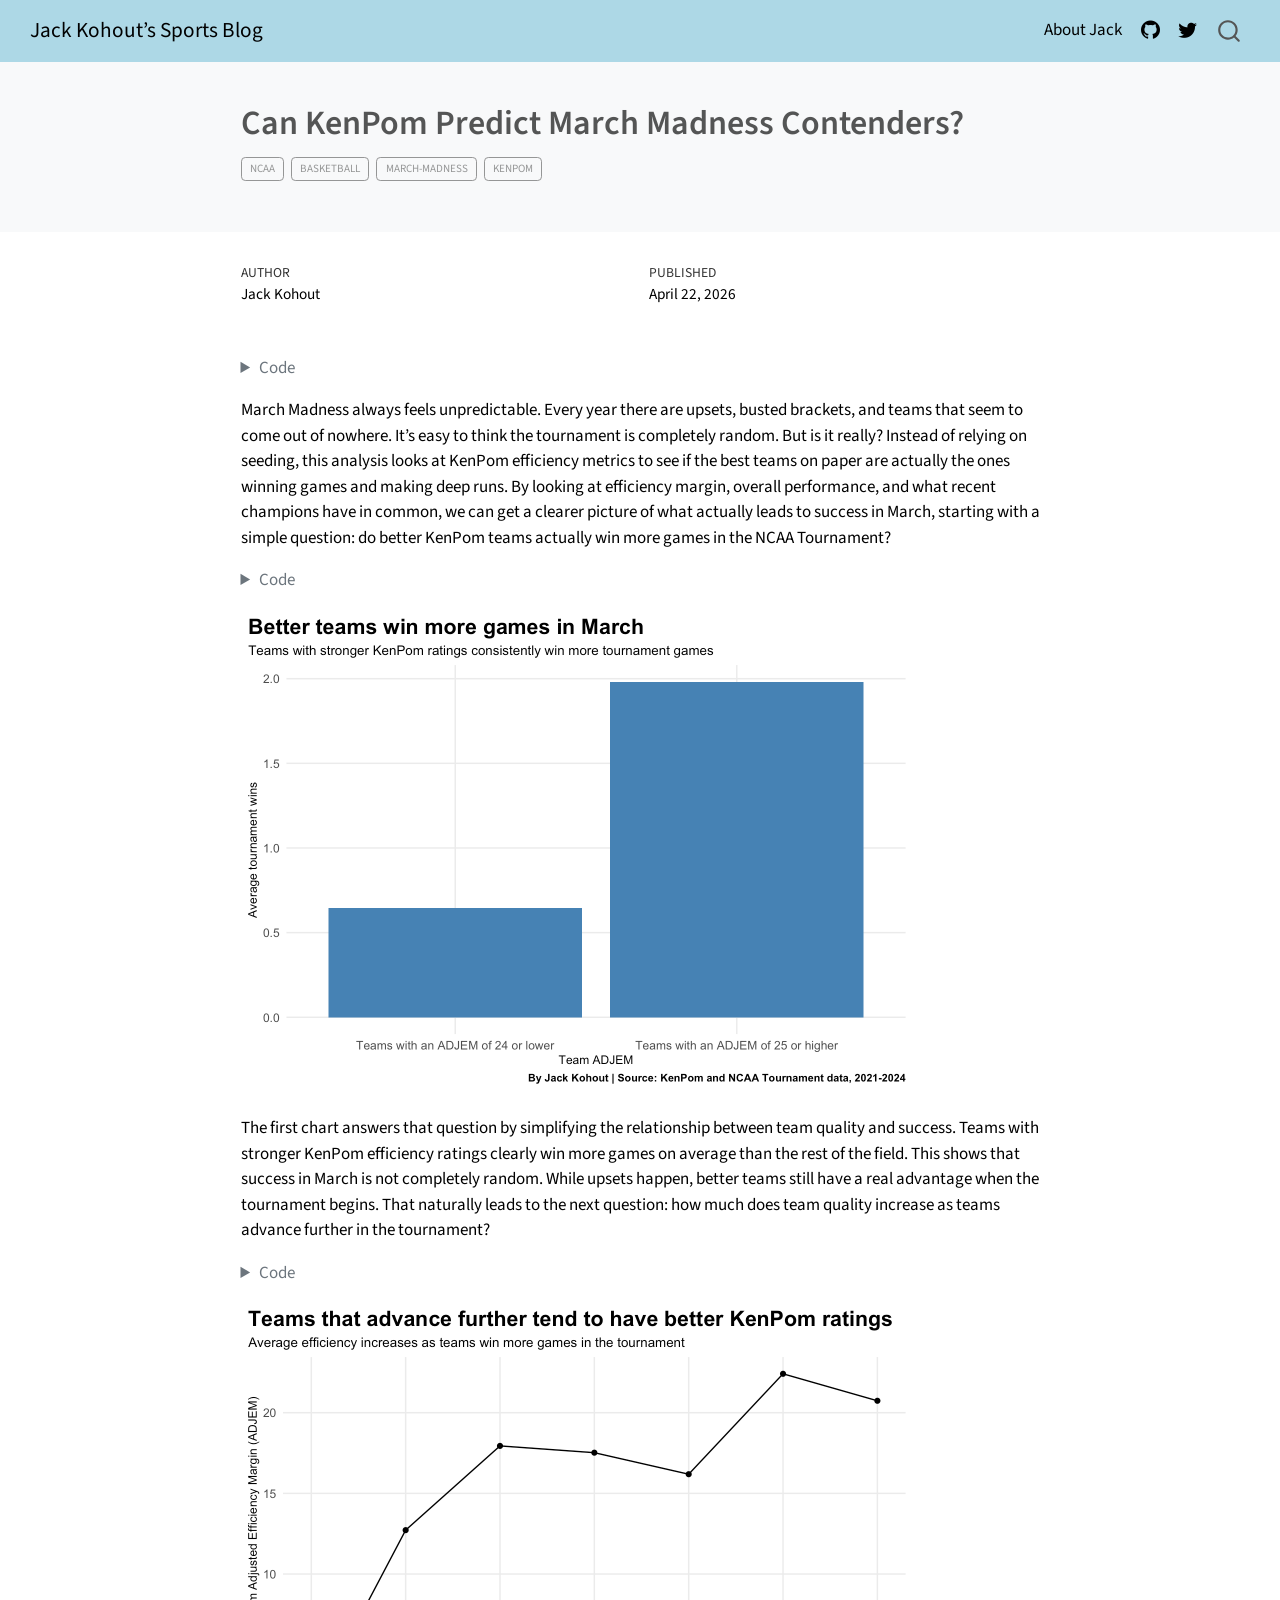
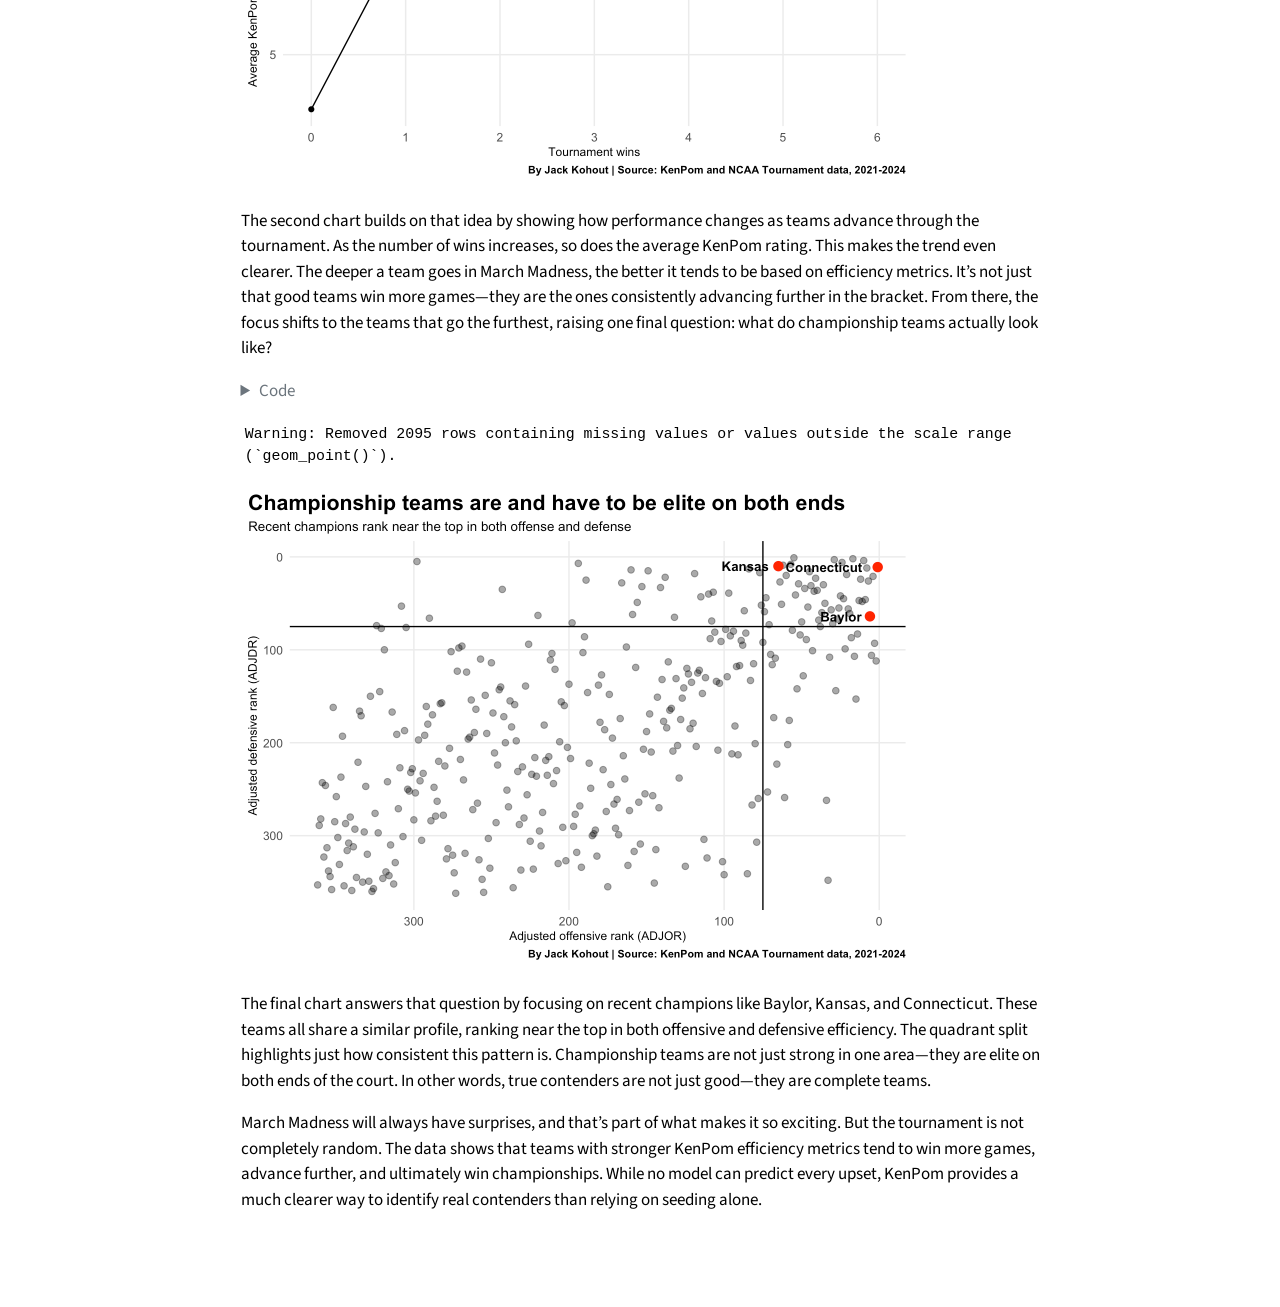
==== commit 98efdcd3: "Final" ====
--- a/posts/NCAA-Basketball-March-Madness-Kenpom/index.html
+++ b/posts/NCAA-Basketball-March-Madness-Kenpom/index.html
@@ -215,8 +215,7 @@
 <span id="cb1-13"><a href="#cb1-13" aria-hidden="true" tabindex="-1"></a>)</span></code></pre></div><button title="Copy to Clipboard" class="code-copy-button"><i class="bi"></i></button></div>
 </details>
 </div>
-<p>March Madness always feels unpredictable. Every year there are upsets, busted brackets, and teams that seem to come out of nowhere. It’s easy to think the tournament is completely random. But is it really?</p>
-<p>Instead of relying on seeding, this analysis looks at KenPom efficiency metrics to see if the best teams on paper are actually the ones winning games and making deep runs. By looking at efficiency margin, overall performance, and what recent champions have in common, we can get a clearer picture of what actually leads to success in March.</p>
+<p>March Madness always feels unpredictable. Every year there are upsets, busted brackets, and teams that seem to come out of nowhere. It’s easy to think the tournament is completely random. But is it really? Instead of relying on seeding, this analysis looks at KenPom efficiency metrics to see if the best teams on paper are actually the ones winning games and making deep runs. By looking at efficiency margin, overall performance, and what recent champions have in common, we can get a clearer picture of what actually leads to success in March, starting with a simple question: do better KenPom teams actually win more games in the NCAA Tournament?</p>
 <div class="cell">
 <details class="code-fold">
 <summary>Code</summary>
@@ -250,44 +249,38 @@
 <span id="cb2-28"><a href="#cb2-28" aria-hidden="true" tabindex="-1"></a>    <span class="at">panel.grid.minor =</span> <span class="fu">element_blank</span>()</span>
 <span id="cb2-29"><a href="#cb2-29" aria-hidden="true" tabindex="-1"></a>  )</span>
 <span id="cb2-30"><a href="#cb2-30" aria-hidden="true" tabindex="-1"></a></span>
-<span id="cb2-31"><a href="#cb2-31" aria-hidden="true" tabindex="-1"></a><span class="fu">ggsave</span>(<span class="st">"graph.png"</span>)</span></code></pre></div><button title="Copy to Clipboard" class="code-copy-button"><i class="bi"></i></button></div>
+<span id="cb2-31"><a href="#cb2-31" aria-hidden="true" tabindex="-1"></a>adjem_chart</span></code></pre></div><button title="Copy to Clipboard" class="code-copy-button"><i class="bi"></i></button></div>
 </details>
-<div class="cell-output cell-output-stderr">
-<pre><code>Saving 7 x 5 in image</code></pre>
-</div>
-</div>
-<p>The first chart simplifies the relationship between team quality and success. Teams with stronger KenPom efficiency ratings clearly win more games on average than the rest of the field.</p>
-<p>This shows that success in March is not completely random. While upsets happen, better teams still have a real advantage when the tournament begins. Instead of guessing, KenPom gives a measurable way to identify which teams are more likely to succeed.</p>
+<div class="cell-output-display">
+<div>
+<figure class="figure">
+<p><img src="index_files/figure-html/unnamed-chunk-2-1.png" class="img-fluid figure-img" width="672"></p>
+</figure>
+</div>
+</div>
+</div>
+<p>The first chart answers that question by simplifying the relationship between team quality and success. Teams with stronger KenPom efficiency ratings clearly win more games on average than the rest of the field. This shows that success in March is not completely random. While upsets happen, better teams still have a real advantage when the tournament begins. That naturally leads to the next question: how much does team quality increase as teams advance further in the tournament?</p>
 <div class="cell">
 <details class="code-fold">
 <summary>Code</summary>
-<div class="code-copy-outer-scaffold"><div class="sourceCode cell-code" id="cb4"><pre class="sourceCode r code-with-copy"><code class="sourceCode r"><span id="cb4-1"><a href="#cb4-1" aria-hidden="true" tabindex="-1"></a>wins_avg <span class="ot">&lt;-</span> Final_data <span class="sc">|&gt;</span></span>
-<span id="cb4-2"><a href="#cb4-2" aria-hidden="true" tabindex="-1"></a>  <span class="fu">filter</span>(<span class="sc">!</span><span class="fu">is.na</span>(adjem), <span class="sc">!</span><span class="fu">is.na</span>(tournament_wins)) <span class="sc">|&gt;</span></span>
-<span id="cb4-3"><a href="#cb4-3" aria-hidden="true" tabindex="-1"></a>  <span class="fu">group_by</span>(tournament_wins) <span class="sc">|&gt;</span></span>
-<span id="cb4-4"><a href="#cb4-4" aria-hidden="true" tabindex="-1"></a>  <span class="fu">summarize</span>(<span class="at">avg_adjem =</span> <span class="fu">mean</span>(adjem))</span>
-<span id="cb4-5"><a href="#cb4-5" aria-hidden="true" tabindex="-1"></a></span>
-<span id="cb4-6"><a href="#cb4-6" aria-hidden="true" tabindex="-1"></a>wins_avg <span class="sc">|&gt;</span></span>
-<span id="cb4-7"><a href="#cb4-7" aria-hidden="true" tabindex="-1"></a>  <span class="fu">ggplot</span>(<span class="fu">aes</span>(<span class="at">x =</span> tournament_wins, <span class="at">y =</span> avg_adjem)) <span class="sc">+</span></span>
-<span id="cb4-8"><a href="#cb4-8" aria-hidden="true" tabindex="-1"></a>  <span class="fu">geom_line</span>() <span class="sc">+</span></span>
-<span id="cb4-9"><a href="#cb4-9" aria-hidden="true" tabindex="-1"></a>  <span class="fu">geom_point</span>() <span class="sc">+</span></span>
-<span id="cb4-10"><a href="#cb4-10" aria-hidden="true" tabindex="-1"></a>   <span class="fu">scale_x_continuous</span>(<span class="at">breaks =</span> <span class="dv">0</span><span class="sc">:</span><span class="dv">6</span>) <span class="sc">+</span></span>
-<span id="cb4-11"><a href="#cb4-11" aria-hidden="true" tabindex="-1"></a>  <span class="fu">labs</span>(</span>
-<span id="cb4-12"><a href="#cb4-12" aria-hidden="true" tabindex="-1"></a>    <span class="at">title =</span> <span class="st">"Teams that advance further tend to have better KenPom ratings"</span>,</span>
-<span id="cb4-13"><a href="#cb4-13" aria-hidden="true" tabindex="-1"></a>    <span class="at">subtitle =</span> <span class="st">"Average efficiency increases as teams win more games in the tournament"</span>,</span>
-<span id="cb4-14"><a href="#cb4-14" aria-hidden="true" tabindex="-1"></a>    <span class="at">x =</span> <span class="st">"Tournament wins"</span>,</span>
-<span id="cb4-15"><a href="#cb4-15" aria-hidden="true" tabindex="-1"></a>    <span class="at">y =</span> <span class="st">"Average KenPom Adjusted Efficiency Margin (ADJEM)"</span>,</span>
-<span id="cb4-16"><a href="#cb4-16" aria-hidden="true" tabindex="-1"></a>    <span class="at">caption =</span> <span class="st">"By Jack Kohout | Source: KenPom and NCAA Tournament data, 2021-2024"</span></span>
-<span id="cb4-17"><a href="#cb4-17" aria-hidden="true" tabindex="-1"></a>  ) <span class="sc">+</span></span>
-<span id="cb4-18"><a href="#cb4-18" aria-hidden="true" tabindex="-1"></a><span class="fu">theme_minimal</span>() <span class="sc">+</span></span>
-<span id="cb4-19"><a href="#cb4-19" aria-hidden="true" tabindex="-1"></a>  <span class="fu">theme</span>(</span>
-<span id="cb4-20"><a href="#cb4-20" aria-hidden="true" tabindex="-1"></a>    <span class="at">plot.title.position =</span> <span class="st">"plot"</span>,</span>
-<span id="cb4-21"><a href="#cb4-21" aria-hidden="true" tabindex="-1"></a>    <span class="at">plot.title =</span> <span class="fu">element_text</span>(<span class="at">size =</span> <span class="dv">16</span>, <span class="at">face =</span> <span class="st">"bold"</span>),</span>
-<span id="cb4-22"><a href="#cb4-22" aria-hidden="true" tabindex="-1"></a>    <span class="at">plot.caption =</span> <span class="fu">element_text</span>(<span class="at">size =</span> <span class="dv">8</span>, <span class="at">face =</span> <span class="st">"bold"</span>),</span>
-<span id="cb4-23"><a href="#cb4-23" aria-hidden="true" tabindex="-1"></a>    <span class="at">plot.subtitle =</span> <span class="fu">element_text</span>(<span class="at">size =</span> <span class="dv">10</span>),</span>
-<span id="cb4-24"><a href="#cb4-24" aria-hidden="true" tabindex="-1"></a>    <span class="at">axis.title =</span> <span class="fu">element_text</span>(<span class="at">size =</span> <span class="dv">9</span>),</span>
-<span id="cb4-25"><a href="#cb4-25" aria-hidden="true" tabindex="-1"></a>    <span class="at">axis.text =</span> <span class="fu">element_text</span>(<span class="at">size =</span> <span class="dv">9</span>),</span>
-<span id="cb4-26"><a href="#cb4-26" aria-hidden="true" tabindex="-1"></a>    <span class="at">panel.grid.minor =</span> <span class="fu">element_blank</span>()</span>
-<span id="cb4-27"><a href="#cb4-27" aria-hidden="true" tabindex="-1"></a>  )</span></code></pre></div><button title="Copy to Clipboard" class="code-copy-button"><i class="bi"></i></button></div>
+<div class="code-copy-outer-scaffold"><div class="sourceCode cell-code" id="cb3"><pre class="sourceCode r code-with-copy"><code class="sourceCode r"><span id="cb3-1"><a href="#cb3-1" aria-hidden="true" tabindex="-1"></a>wins_avg <span class="ot">&lt;-</span> Final_data <span class="sc">|&gt;</span></span>
+<span id="cb3-2"><a href="#cb3-2" aria-hidden="true" tabindex="-1"></a>  <span class="fu">filter</span>(<span class="sc">!</span><span class="fu">is.na</span>(adjem), <span class="sc">!</span><span class="fu">is.na</span>(tournament_wins)) <span class="sc">|&gt;</span></span>
+<span id="cb3-3"><a href="#cb3-3" aria-hidden="true" tabindex="-1"></a>  <span class="fu">group_by</span>(tournament_wins) <span class="sc">|&gt;</span></span>
+<span id="cb3-4"><a href="#cb3-4" aria-hidden="true" tabindex="-1"></a>  <span class="fu">summarize</span>(<span class="at">avg_adjem =</span> <span class="fu">mean</span>(adjem))</span>
+<span id="cb3-5"><a href="#cb3-5" aria-hidden="true" tabindex="-1"></a></span>
+<span id="cb3-6"><a href="#cb3-6" aria-hidden="true" tabindex="-1"></a>wins_avg <span class="sc">|&gt;</span></span>
+<span id="cb3-7"><a href="#cb3-7" aria-hidden="true" tabindex="-1"></a>  <span class="fu">ggplot</span>(<span class="fu">aes</span>(<span class="at">x =</span> tournament_wins, <span class="at">y =</span> avg_adjem)) <span class="sc">+</span></span>
+<span id="cb3-8"><a href="#cb3-8" aria-hidden="true" tabindex="-1"></a>  <span class="fu">geom_line</span>() <span class="sc">+</span></span>
+<span id="cb3-9"><a href="#cb3-9" aria-hidden="true" tabindex="-1"></a>  <span class="fu">geom_point</span>() <span class="sc">+</span></span>
+<span id="cb3-10"><a href="#cb3-10" aria-hidden="true" tabindex="-1"></a>  <span class="fu">scale_x_continuous</span>(<span class="at">breaks =</span> <span class="dv">0</span><span class="sc">:</span><span class="dv">6</span>) <span class="sc">+</span></span>
+<span id="cb3-11"><a href="#cb3-11" aria-hidden="true" tabindex="-1"></a>  <span class="fu">labs</span>(</span>
+<span id="cb3-12"><a href="#cb3-12" aria-hidden="true" tabindex="-1"></a>    <span class="at">title =</span> <span class="st">"Teams that advance further tend to have better KenPom ratings"</span>,</span>
+<span id="cb3-13"><a href="#cb3-13" aria-hidden="true" tabindex="-1"></a>    <span class="at">subtitle =</span> <span class="st">"Average efficiency increases as teams win more games in the tournament"</span>,</span>
+<span id="cb3-14"><a href="#cb3-14" aria-hidden="true" tabindex="-1"></a>    <span class="at">x =</span> <span class="st">"Tournament wins"</span>,</span>
+<span id="cb3-15"><a href="#cb3-15" aria-hidden="true" tabindex="-1"></a>    <span class="at">y =</span> <span class="st">"Average KenPom adjusted efficiency margin"</span>,</span>
+<span id="cb3-16"><a href="#cb3-16" aria-hidden="true" tabindex="-1"></a>    <span class="at">caption =</span> <span class="st">"By Jack Kohout | Source: KenPom and NCAA Tournament data, 2021-2024"</span></span>
+<span id="cb3-17"><a href="#cb3-17" aria-hidden="true" tabindex="-1"></a>  ) <span class="sc">+</span></span>
+<span id="cb3-18"><a href="#cb3-18" aria-hidden="true" tabindex="-1"></a>  <span class="fu">theme_minimal</span>()</span></code></pre></div><button title="Copy to Clipboard" class="code-copy-button"><i class="bi"></i></button></div>
 </details>
 <div class="cell-output-display">
 <div>
@@ -297,48 +290,49 @@
 </div>
 </div>
 </div>
-<p>The second chart builds on that idea by showing how performance changes as teams advance through the tournament. As the number of wins increases, so does the average KenPom rating.</p>
-<p>This makes the trend even clearer. The deeper a team goes in March Madness, the better it tends to be based on efficiency metrics. It’s not just that good teams win more games overall—they are the ones consistently advancing further in the bracket.</p>
+<p>The second chart builds on that idea by showing how performance changes as teams advance through the tournament. As the number of wins increases, so does the average KenPom rating. This makes the trend even clearer. The deeper a team goes in March Madness, the better it tends to be based on efficiency metrics. It’s not just that good teams win more games—they are the ones consistently advancing further in the bracket. From there, the focus shifts to the teams that go the furthest, raising one final question: what do championship teams actually look like?</p>
 <div class="cell">
 <details class="code-fold">
 <summary>Code</summary>
-<div class="code-copy-outer-scaffold"><div class="sourceCode cell-code" id="cb5"><pre class="sourceCode r code-with-copy"><code class="sourceCode r"><span id="cb5-1"><a href="#cb5-1" aria-hidden="true" tabindex="-1"></a>champions <span class="ot">&lt;-</span> Final_data <span class="sc">|&gt;</span></span>
-<span id="cb5-2"><a href="#cb5-2" aria-hidden="true" tabindex="-1"></a>  <span class="fu">filter</span>(</span>
-<span id="cb5-3"><a href="#cb5-3" aria-hidden="true" tabindex="-1"></a>    Team <span class="sc">==</span> <span class="st">"Baylor"</span> <span class="sc">|</span></span>
-<span id="cb5-4"><a href="#cb5-4" aria-hidden="true" tabindex="-1"></a>    Team <span class="sc">==</span> <span class="st">"Kansas"</span> <span class="sc">|</span></span>
-<span id="cb5-5"><a href="#cb5-5" aria-hidden="true" tabindex="-1"></a>    Team <span class="sc">==</span> <span class="st">"Connecticut"</span></span>
-<span id="cb5-6"><a href="#cb5-6" aria-hidden="true" tabindex="-1"></a>  )</span>
-<span id="cb5-7"><a href="#cb5-7" aria-hidden="true" tabindex="-1"></a></span>
-<span id="cb5-8"><a href="#cb5-8" aria-hidden="true" tabindex="-1"></a>Final_data <span class="sc">|&gt;</span></span>
-<span id="cb5-9"><a href="#cb5-9" aria-hidden="true" tabindex="-1"></a>  <span class="fu">ggplot</span>(<span class="fu">aes</span>(<span class="at">x =</span> RankAdjOE, <span class="at">y =</span> RankAdjDE))<span class="sc">+</span></span>
-<span id="cb5-10"><a href="#cb5-10" aria-hidden="true" tabindex="-1"></a>  <span class="fu">geom_point</span>(<span class="at">alpha =</span> .<span class="dv">4</span>, <span class="at">size =</span> <span class="dv">2</span>) <span class="sc">+</span></span>
-<span id="cb5-11"><a href="#cb5-11" aria-hidden="true" tabindex="-1"></a>  <span class="fu">geom_point</span>(<span class="at">data =</span> champions, <span class="at">color =</span> <span class="st">"red"</span>, <span class="at">size =</span> <span class="dv">3</span>) <span class="sc">+</span></span>
-<span id="cb5-12"><a href="#cb5-12" aria-hidden="true" tabindex="-1"></a>  <span class="fu">geom_text</span>(</span>
-<span id="cb5-13"><a href="#cb5-13" aria-hidden="true" tabindex="-1"></a>    <span class="at">data =</span> champions,</span>
-<span id="cb5-14"><a href="#cb5-14" aria-hidden="true" tabindex="-1"></a>    <span class="fu">aes</span>(<span class="at">label =</span> Team),</span>
-<span id="cb5-15"><a href="#cb5-15" aria-hidden="true" tabindex="-1"></a>    <span class="at">size =</span> <span class="fl">3.5</span>,</span>
-<span id="cb5-16"><a href="#cb5-16" aria-hidden="true" tabindex="-1"></a>    <span class="at">fontface =</span> <span class="st">"bold"</span>,</span>
-<span id="cb5-17"><a href="#cb5-17" aria-hidden="true" tabindex="-1"></a>    <span class="at">hjust =</span> <span class="fl">1.2</span></span>
-<span id="cb5-18"><a href="#cb5-18" aria-hidden="true" tabindex="-1"></a>  ) <span class="sc">+</span></span>
-<span id="cb5-19"><a href="#cb5-19" aria-hidden="true" tabindex="-1"></a>  <span class="fu">scale_x_reverse</span>() <span class="sc">+</span></span>
-<span id="cb5-20"><a href="#cb5-20" aria-hidden="true" tabindex="-1"></a>  <span class="fu">scale_y_reverse</span>() <span class="sc">+</span></span>
-<span id="cb5-21"><a href="#cb5-21" aria-hidden="true" tabindex="-1"></a>  <span class="fu">labs</span>(</span>
-<span id="cb5-22"><a href="#cb5-22" aria-hidden="true" tabindex="-1"></a>    <span class="at">title =</span> <span class="st">"Championship teams are elite on both ends of the court"</span>,</span>
-<span id="cb5-23"><a href="#cb5-23" aria-hidden="true" tabindex="-1"></a>    <span class="at">subtitle =</span> <span class="st">"Recent champions rank near the top in both offense and defense"</span>,</span>
-<span id="cb5-24"><a href="#cb5-24" aria-hidden="true" tabindex="-1"></a>    <span class="at">x =</span> <span class="st">"Adjusted offensive rank (ADJOR)"</span>,</span>
-<span id="cb5-25"><a href="#cb5-25" aria-hidden="true" tabindex="-1"></a>    <span class="at">y =</span> <span class="st">"Adjusted defensive rank (ADJDR)"</span>,</span>
-<span id="cb5-26"><a href="#cb5-26" aria-hidden="true" tabindex="-1"></a>    <span class="at">caption =</span> <span class="st">"By Jack Kohout | Source: KenPom and NCAA Tournament data, 2021-2024"</span></span>
-<span id="cb5-27"><a href="#cb5-27" aria-hidden="true" tabindex="-1"></a>  ) <span class="sc">+</span></span>
-<span id="cb5-28"><a href="#cb5-28" aria-hidden="true" tabindex="-1"></a>  <span class="fu">theme_minimal</span>() <span class="sc">+</span></span>
-<span id="cb5-29"><a href="#cb5-29" aria-hidden="true" tabindex="-1"></a>  <span class="fu">theme</span>(</span>
-<span id="cb5-30"><a href="#cb5-30" aria-hidden="true" tabindex="-1"></a>    <span class="at">plot.title.position =</span> <span class="st">"plot"</span>,</span>
-<span id="cb5-31"><a href="#cb5-31" aria-hidden="true" tabindex="-1"></a>    <span class="at">plot.title =</span> <span class="fu">element_text</span>(<span class="at">size =</span> <span class="dv">16</span>, <span class="at">face =</span> <span class="st">"bold"</span>),</span>
-<span id="cb5-32"><a href="#cb5-32" aria-hidden="true" tabindex="-1"></a>    <span class="at">plot.caption =</span> <span class="fu">element_text</span>(<span class="at">size =</span> <span class="dv">8</span>, <span class="at">face =</span> <span class="st">"bold"</span>),</span>
-<span id="cb5-33"><a href="#cb5-33" aria-hidden="true" tabindex="-1"></a>    <span class="at">plot.subtitle =</span> <span class="fu">element_text</span>(<span class="at">size =</span> <span class="dv">10</span>),</span>
-<span id="cb5-34"><a href="#cb5-34" aria-hidden="true" tabindex="-1"></a>    <span class="at">axis.title =</span> <span class="fu">element_text</span>(<span class="at">size =</span> <span class="dv">9</span>),</span>
-<span id="cb5-35"><a href="#cb5-35" aria-hidden="true" tabindex="-1"></a>    <span class="at">axis.text =</span> <span class="fu">element_text</span>(<span class="at">size =</span> <span class="dv">9</span>),</span>
-<span id="cb5-36"><a href="#cb5-36" aria-hidden="true" tabindex="-1"></a>    <span class="at">panel.grid.minor =</span> <span class="fu">element_blank</span>()</span>
-<span id="cb5-37"><a href="#cb5-37" aria-hidden="true" tabindex="-1"></a>  )</span></code></pre></div><button title="Copy to Clipboard" class="code-copy-button"><i class="bi"></i></button></div>
+<div class="code-copy-outer-scaffold"><div class="sourceCode cell-code" id="cb4"><pre class="sourceCode r code-with-copy"><code class="sourceCode r"><span id="cb4-1"><a href="#cb4-1" aria-hidden="true" tabindex="-1"></a>champions <span class="ot">&lt;-</span> Final_data <span class="sc">|&gt;</span></span>
+<span id="cb4-2"><a href="#cb4-2" aria-hidden="true" tabindex="-1"></a>  <span class="fu">filter</span>(</span>
+<span id="cb4-3"><a href="#cb4-3" aria-hidden="true" tabindex="-1"></a>    Team <span class="sc">==</span> <span class="st">"Baylor"</span> <span class="sc">|</span></span>
+<span id="cb4-4"><a href="#cb4-4" aria-hidden="true" tabindex="-1"></a>    Team <span class="sc">==</span> <span class="st">"Kansas"</span> <span class="sc">|</span></span>
+<span id="cb4-5"><a href="#cb4-5" aria-hidden="true" tabindex="-1"></a>    Team <span class="sc">==</span> <span class="st">"Connecticut"</span></span>
+<span id="cb4-6"><a href="#cb4-6" aria-hidden="true" tabindex="-1"></a>  )</span>
+<span id="cb4-7"><a href="#cb4-7" aria-hidden="true" tabindex="-1"></a></span>
+<span id="cb4-8"><a href="#cb4-8" aria-hidden="true" tabindex="-1"></a>Final_data <span class="sc">|&gt;</span></span>
+<span id="cb4-9"><a href="#cb4-9" aria-hidden="true" tabindex="-1"></a>  <span class="fu">ggplot</span>(<span class="fu">aes</span>(<span class="at">x =</span> RankAdjOE, <span class="at">y =</span> RankAdjDE))<span class="sc">+</span></span>
+<span id="cb4-10"><a href="#cb4-10" aria-hidden="true" tabindex="-1"></a>  <span class="fu">geom_point</span>(<span class="at">alpha =</span> .<span class="dv">4</span>, <span class="at">size =</span> <span class="dv">2</span>) <span class="sc">+</span></span>
+<span id="cb4-11"><a href="#cb4-11" aria-hidden="true" tabindex="-1"></a>  <span class="fu">geom_point</span>(<span class="at">data =</span> champions, <span class="at">color =</span> <span class="st">"red"</span>, <span class="at">size =</span> <span class="dv">3</span>) <span class="sc">+</span></span>
+<span id="cb4-12"><a href="#cb4-12" aria-hidden="true" tabindex="-1"></a>  <span class="fu">geom_text</span>(</span>
+<span id="cb4-13"><a href="#cb4-13" aria-hidden="true" tabindex="-1"></a>    <span class="at">data =</span> champions,</span>
+<span id="cb4-14"><a href="#cb4-14" aria-hidden="true" tabindex="-1"></a>    <span class="fu">aes</span>(<span class="at">label =</span> Team),</span>
+<span id="cb4-15"><a href="#cb4-15" aria-hidden="true" tabindex="-1"></a>    <span class="at">size =</span> <span class="fl">3.5</span>,</span>
+<span id="cb4-16"><a href="#cb4-16" aria-hidden="true" tabindex="-1"></a>    <span class="at">fontface =</span> <span class="st">"bold"</span>,</span>
+<span id="cb4-17"><a href="#cb4-17" aria-hidden="true" tabindex="-1"></a>    <span class="at">hjust =</span> <span class="fl">1.2</span></span>
+<span id="cb4-18"><a href="#cb4-18" aria-hidden="true" tabindex="-1"></a>  ) <span class="sc">+</span></span>
+<span id="cb4-19"><a href="#cb4-19" aria-hidden="true" tabindex="-1"></a>  <span class="fu">geom_vline</span>(<span class="at">xintercept =</span> <span class="dv">75</span>) <span class="sc">+</span></span>
+<span id="cb4-20"><a href="#cb4-20" aria-hidden="true" tabindex="-1"></a>  <span class="fu">geom_hline</span>(<span class="at">yintercept =</span> <span class="dv">75</span>) <span class="sc">+</span></span>
+<span id="cb4-21"><a href="#cb4-21" aria-hidden="true" tabindex="-1"></a>  <span class="fu">scale_x_reverse</span>() <span class="sc">+</span></span>
+<span id="cb4-22"><a href="#cb4-22" aria-hidden="true" tabindex="-1"></a>  <span class="fu">scale_y_reverse</span>() <span class="sc">+</span></span>
+<span id="cb4-23"><a href="#cb4-23" aria-hidden="true" tabindex="-1"></a>  <span class="fu">labs</span>(</span>
+<span id="cb4-24"><a href="#cb4-24" aria-hidden="true" tabindex="-1"></a>    <span class="at">title =</span> <span class="st">"Championship teams are and have to be elite on both ends"</span>,</span>
+<span id="cb4-25"><a href="#cb4-25" aria-hidden="true" tabindex="-1"></a>    <span class="at">subtitle =</span> <span class="st">"Recent champions rank near the top in both offense and defense"</span>,</span>
+<span id="cb4-26"><a href="#cb4-26" aria-hidden="true" tabindex="-1"></a>    <span class="at">x =</span> <span class="st">"Adjusted offensive rank (ADJOR)"</span>,</span>
+<span id="cb4-27"><a href="#cb4-27" aria-hidden="true" tabindex="-1"></a>    <span class="at">y =</span> <span class="st">"Adjusted defensive rank (ADJDR)"</span>,</span>
+<span id="cb4-28"><a href="#cb4-28" aria-hidden="true" tabindex="-1"></a>    <span class="at">caption =</span> <span class="st">"By Jack Kohout | Source: KenPom and NCAA Tournament data, 2021-2024"</span></span>
+<span id="cb4-29"><a href="#cb4-29" aria-hidden="true" tabindex="-1"></a>  ) <span class="sc">+</span></span>
+<span id="cb4-30"><a href="#cb4-30" aria-hidden="true" tabindex="-1"></a>  <span class="fu">theme_minimal</span>() <span class="sc">+</span></span>
+<span id="cb4-31"><a href="#cb4-31" aria-hidden="true" tabindex="-1"></a>  <span class="fu">theme</span>(</span>
+<span id="cb4-32"><a href="#cb4-32" aria-hidden="true" tabindex="-1"></a>    <span class="at">plot.title.position =</span> <span class="st">"plot"</span>,</span>
+<span id="cb4-33"><a href="#cb4-33" aria-hidden="true" tabindex="-1"></a>    <span class="at">plot.title =</span> <span class="fu">element_text</span>(<span class="at">size =</span> <span class="dv">16</span>, <span class="at">face =</span> <span class="st">"bold"</span>),</span>
+<span id="cb4-34"><a href="#cb4-34" aria-hidden="true" tabindex="-1"></a>    <span class="at">plot.caption =</span> <span class="fu">element_text</span>(<span class="at">size =</span> <span class="dv">8</span>, <span class="at">face =</span> <span class="st">"bold"</span>),</span>
+<span id="cb4-35"><a href="#cb4-35" aria-hidden="true" tabindex="-1"></a>    <span class="at">plot.subtitle =</span> <span class="fu">element_text</span>(<span class="at">size =</span> <span class="dv">10</span>),</span>
+<span id="cb4-36"><a href="#cb4-36" aria-hidden="true" tabindex="-1"></a>    <span class="at">axis.title =</span> <span class="fu">element_text</span>(<span class="at">size =</span> <span class="dv">9</span>),</span>
+<span id="cb4-37"><a href="#cb4-37" aria-hidden="true" tabindex="-1"></a>    <span class="at">axis.text =</span> <span class="fu">element_text</span>(<span class="at">size =</span> <span class="dv">9</span>),</span>
+<span id="cb4-38"><a href="#cb4-38" aria-hidden="true" tabindex="-1"></a>    <span class="at">panel.grid.minor =</span> <span class="fu">element_blank</span>()</span>
+<span id="cb4-39"><a href="#cb4-39" aria-hidden="true" tabindex="-1"></a>  )</span></code></pre></div><button title="Copy to Clipboard" class="code-copy-button"><i class="bi"></i></button></div>
 </details>
 <div class="cell-output cell-output-stderr">
 <pre><code>Warning: Removed 2095 rows containing missing values or values outside the scale range
@@ -352,10 +346,8 @@
 </div>
 </div>
 </div>
-<p>The final chart shifts the focus to the teams that matter most: the champions. Recent winners like Baylor, Kansas, and Connecticut all share a similar profile. They rank near the top in both offensive and defensive efficiency.</p>
-<p>This shows that championship teams are not just strong in one area. They are balanced and elite on both ends of the court. The best teams are not just good they are complete.</p>
-<p>March Madness will always have surprises, and that’s part of what makes it so exciting. But the tournament is not completely random. The data shows that teams with stronger KenPom efficiency metrics tend to win more games, advance further, and ultimately win championships.</p>
-<p>While no metric can perfectly predict every upset, KenPom provides a strong foundation for identifying real contenders. Instead of relying on seeding alone, looking at efficiency gives a much clearer picture of which teams are built to succeed in March.</p>
+<p>The final chart answers that question by focusing on recent champions like Baylor, Kansas, and Connecticut. These teams all share a similar profile, ranking near the top in both offensive and defensive efficiency. The quadrant split highlights just how consistent this pattern is. Championship teams are not just strong in one area—they are elite on both ends of the court. In other words, true contenders are not just good—they are complete teams.</p>
+<p>March Madness will always have surprises, and that’s part of what makes it so exciting. But the tournament is not completely random. The data shows that teams with stronger KenPom efficiency metrics tend to win more games, advance further, and ultimately win championships. While no model can predict every upset, KenPom provides a much clearer way to identify real contenders than relying on seeding alone.</p>
 
 
 
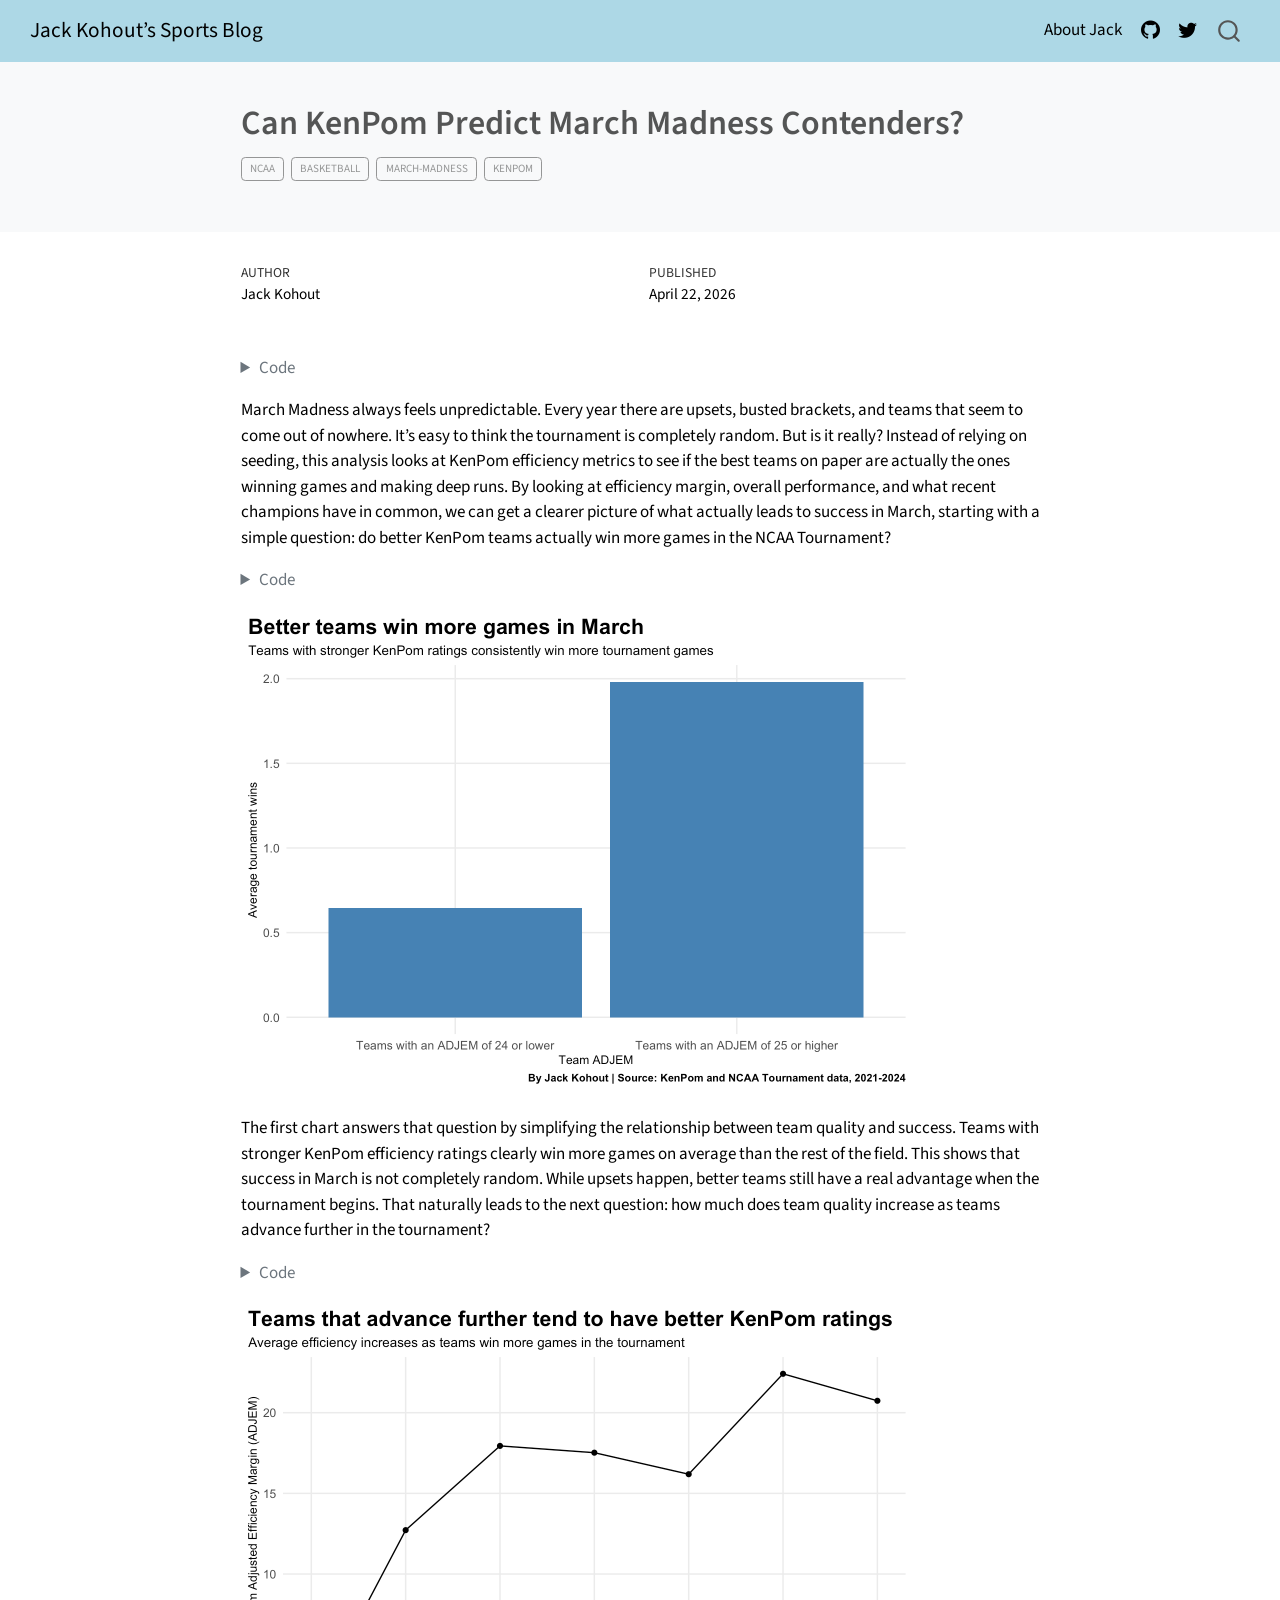
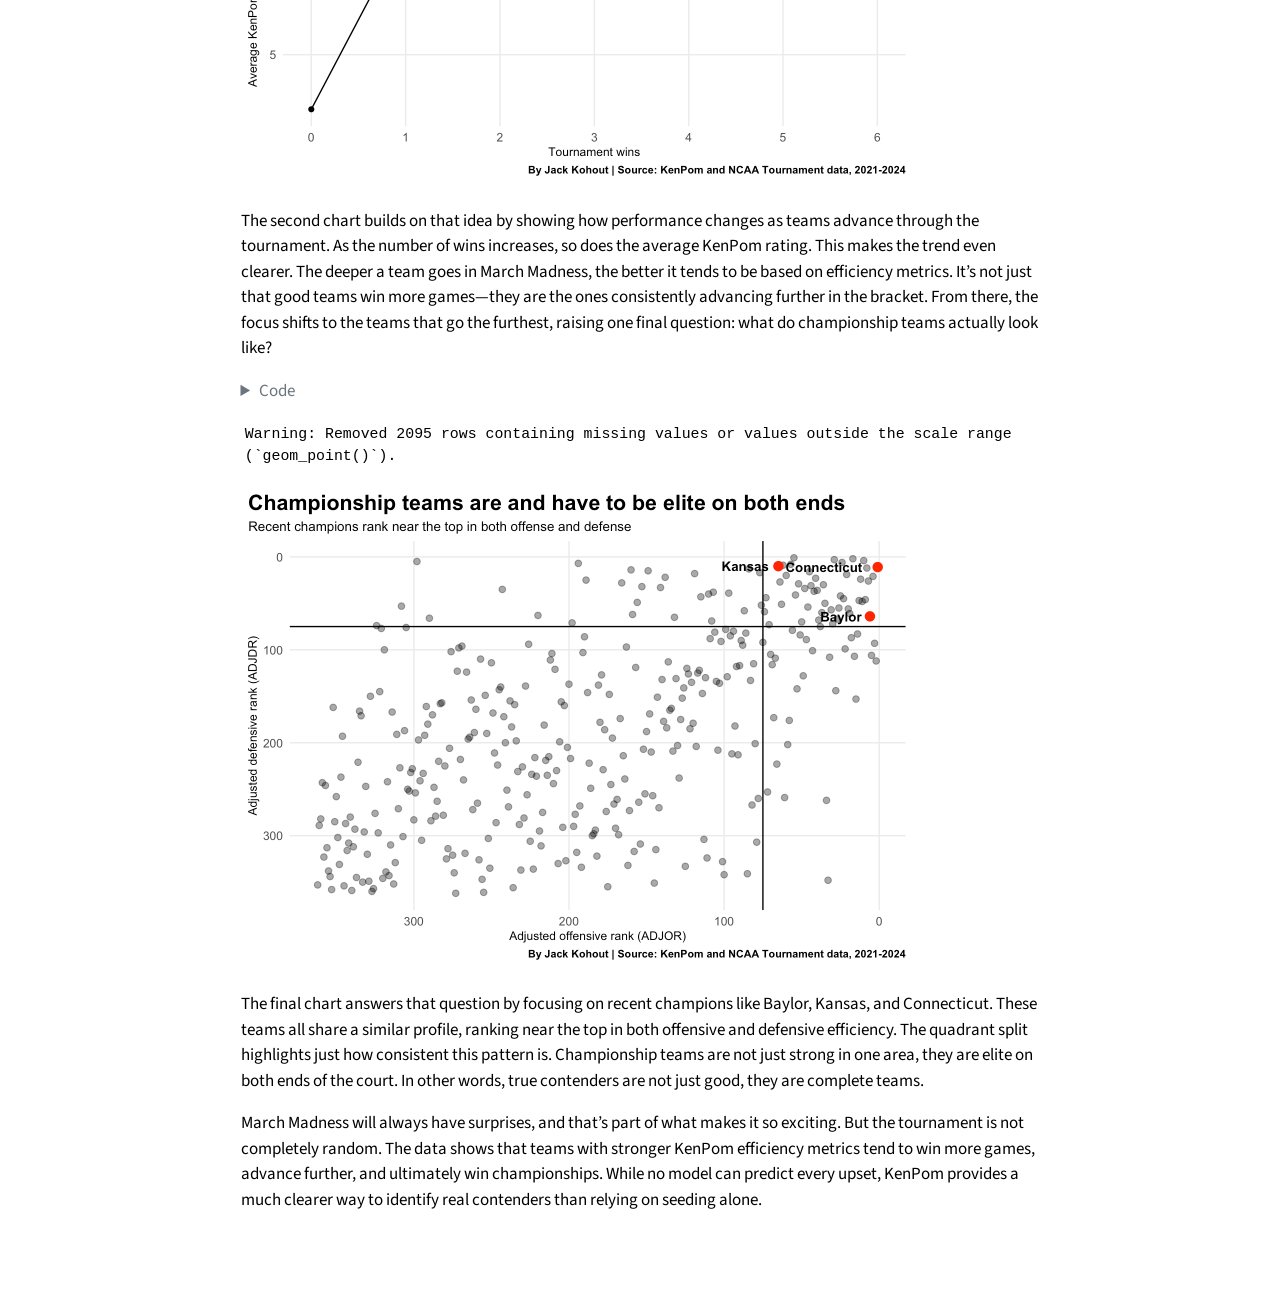
==== commit 46f080a6: "Final" ====
--- a/posts/NCAA-Basketball-March-Madness-Kenpom/index.html
+++ b/posts/NCAA-Basketball-March-Madness-Kenpom/index.html
@@ -232,7 +232,7 @@
 <span id="cb2-11"><a href="#cb2-11" aria-hidden="true" tabindex="-1"></a>  <span class="fu">ggplot</span>(<span class="fu">aes</span>(<span class="at">x =</span> group, <span class="at">y =</span> avg_wins)) <span class="sc">+</span></span>
 <span id="cb2-12"><a href="#cb2-12" aria-hidden="true" tabindex="-1"></a>  <span class="fu">geom_col</span>(<span class="at">fill =</span> <span class="st">"steelblue"</span>) <span class="sc">+</span></span>
 <span id="cb2-13"><a href="#cb2-13" aria-hidden="true" tabindex="-1"></a>  <span class="fu">labs</span>(</span>
-<span id="cb2-14"><a href="#cb2-14" aria-hidden="true" tabindex="-1"></a>    <span class="at">title =</span> <span class="st">"Better teams win more games in March"</span>,</span>
+<span id="cb2-14"><a href="#cb2-14" aria-hidden="true" tabindex="-1"></a>    <span class="at">title =</span> <span class="st">"Top KenPom teams clearly win more games in March"</span>,</span>
 <span id="cb2-15"><a href="#cb2-15" aria-hidden="true" tabindex="-1"></a>    <span class="at">subtitle =</span> <span class="st">"Teams with stronger KenPom ratings consistently win more tournament games"</span>,</span>
 <span id="cb2-16"><a href="#cb2-16" aria-hidden="true" tabindex="-1"></a>    <span class="at">x =</span> <span class="st">"Team ADJEM"</span>,</span>
 <span id="cb2-17"><a href="#cb2-17" aria-hidden="true" tabindex="-1"></a>    <span class="at">y =</span> <span class="st">"Average tournament wins"</span>,</span>
@@ -274,7 +274,7 @@
 <span id="cb3-9"><a href="#cb3-9" aria-hidden="true" tabindex="-1"></a>  <span class="fu">geom_point</span>() <span class="sc">+</span></span>
 <span id="cb3-10"><a href="#cb3-10" aria-hidden="true" tabindex="-1"></a>  <span class="fu">scale_x_continuous</span>(<span class="at">breaks =</span> <span class="dv">0</span><span class="sc">:</span><span class="dv">6</span>) <span class="sc">+</span></span>
 <span id="cb3-11"><a href="#cb3-11" aria-hidden="true" tabindex="-1"></a>  <span class="fu">labs</span>(</span>
-<span id="cb3-12"><a href="#cb3-12" aria-hidden="true" tabindex="-1"></a>    <span class="at">title =</span> <span class="st">"Teams that advance further tend to have better KenPom ratings"</span>,</span>
+<span id="cb3-12"><a href="#cb3-12" aria-hidden="true" tabindex="-1"></a>    <span class="at">title =</span> <span class="st">"The deeper teams go, the better their KenPom ratings get"</span>,</span>
 <span id="cb3-13"><a href="#cb3-13" aria-hidden="true" tabindex="-1"></a>    <span class="at">subtitle =</span> <span class="st">"Average efficiency increases as teams win more games in the tournament"</span>,</span>
 <span id="cb3-14"><a href="#cb3-14" aria-hidden="true" tabindex="-1"></a>    <span class="at">x =</span> <span class="st">"Tournament wins"</span>,</span>
 <span id="cb3-15"><a href="#cb3-15" aria-hidden="true" tabindex="-1"></a>    <span class="at">y =</span> <span class="st">"Average KenPom adjusted efficiency margin"</span>,</span>
@@ -317,8 +317,8 @@
 <span id="cb4-21"><a href="#cb4-21" aria-hidden="true" tabindex="-1"></a>  <span class="fu">scale_x_reverse</span>() <span class="sc">+</span></span>
 <span id="cb4-22"><a href="#cb4-22" aria-hidden="true" tabindex="-1"></a>  <span class="fu">scale_y_reverse</span>() <span class="sc">+</span></span>
 <span id="cb4-23"><a href="#cb4-23" aria-hidden="true" tabindex="-1"></a>  <span class="fu">labs</span>(</span>
-<span id="cb4-24"><a href="#cb4-24" aria-hidden="true" tabindex="-1"></a>    <span class="at">title =</span> <span class="st">"Championship teams are and have to be elite on both ends"</span>,</span>
-<span id="cb4-25"><a href="#cb4-25" aria-hidden="true" tabindex="-1"></a>    <span class="at">subtitle =</span> <span class="st">"Recent champions rank near the top in both offense and defense"</span>,</span>
+<span id="cb4-24"><a href="#cb4-24" aria-hidden="true" tabindex="-1"></a>    <span class="at">title =</span> <span class="st">"Every champion fits the same elite profile"</span>,</span>
+<span id="cb4-25"><a href="#cb4-25" aria-hidden="true" tabindex="-1"></a>    <span class="at">subtitle =</span> <span class="st">"Recent champions rank near the top in both offense and defense rankings"</span>,</span>
 <span id="cb4-26"><a href="#cb4-26" aria-hidden="true" tabindex="-1"></a>    <span class="at">x =</span> <span class="st">"Adjusted offensive rank (ADJOR)"</span>,</span>
 <span id="cb4-27"><a href="#cb4-27" aria-hidden="true" tabindex="-1"></a>    <span class="at">y =</span> <span class="st">"Adjusted defensive rank (ADJDR)"</span>,</span>
 <span id="cb4-28"><a href="#cb4-28" aria-hidden="true" tabindex="-1"></a>    <span class="at">caption =</span> <span class="st">"By Jack Kohout | Source: KenPom and NCAA Tournament data, 2021-2024"</span></span>
@@ -346,7 +346,7 @@
 </div>
 </div>
 </div>
-<p>The final chart answers that question by focusing on recent champions like Baylor, Kansas, and Connecticut. These teams all share a similar profile, ranking near the top in both offensive and defensive efficiency. The quadrant split highlights just how consistent this pattern is. Championship teams are not just strong in one area—they are elite on both ends of the court. In other words, true contenders are not just good—they are complete teams.</p>
+<p>The final chart answers that question by focusing on recent champions like Baylor, Kansas, and Connecticut. These teams all share a similar profile, ranking near the top in both offensive and defensive efficiency. The quadrant split highlights just how consistent this pattern is. Championship teams are not just strong in one area, they are elite on both ends of the court. In other words, true contenders are not just good, they are complete teams.</p>
 <p>March Madness will always have surprises, and that’s part of what makes it so exciting. But the tournament is not completely random. The data shows that teams with stronger KenPom efficiency metrics tend to win more games, advance further, and ultimately win championships. While no model can predict every upset, KenPom provides a much clearer way to identify real contenders than relying on seeding alone.</p>
 
 
